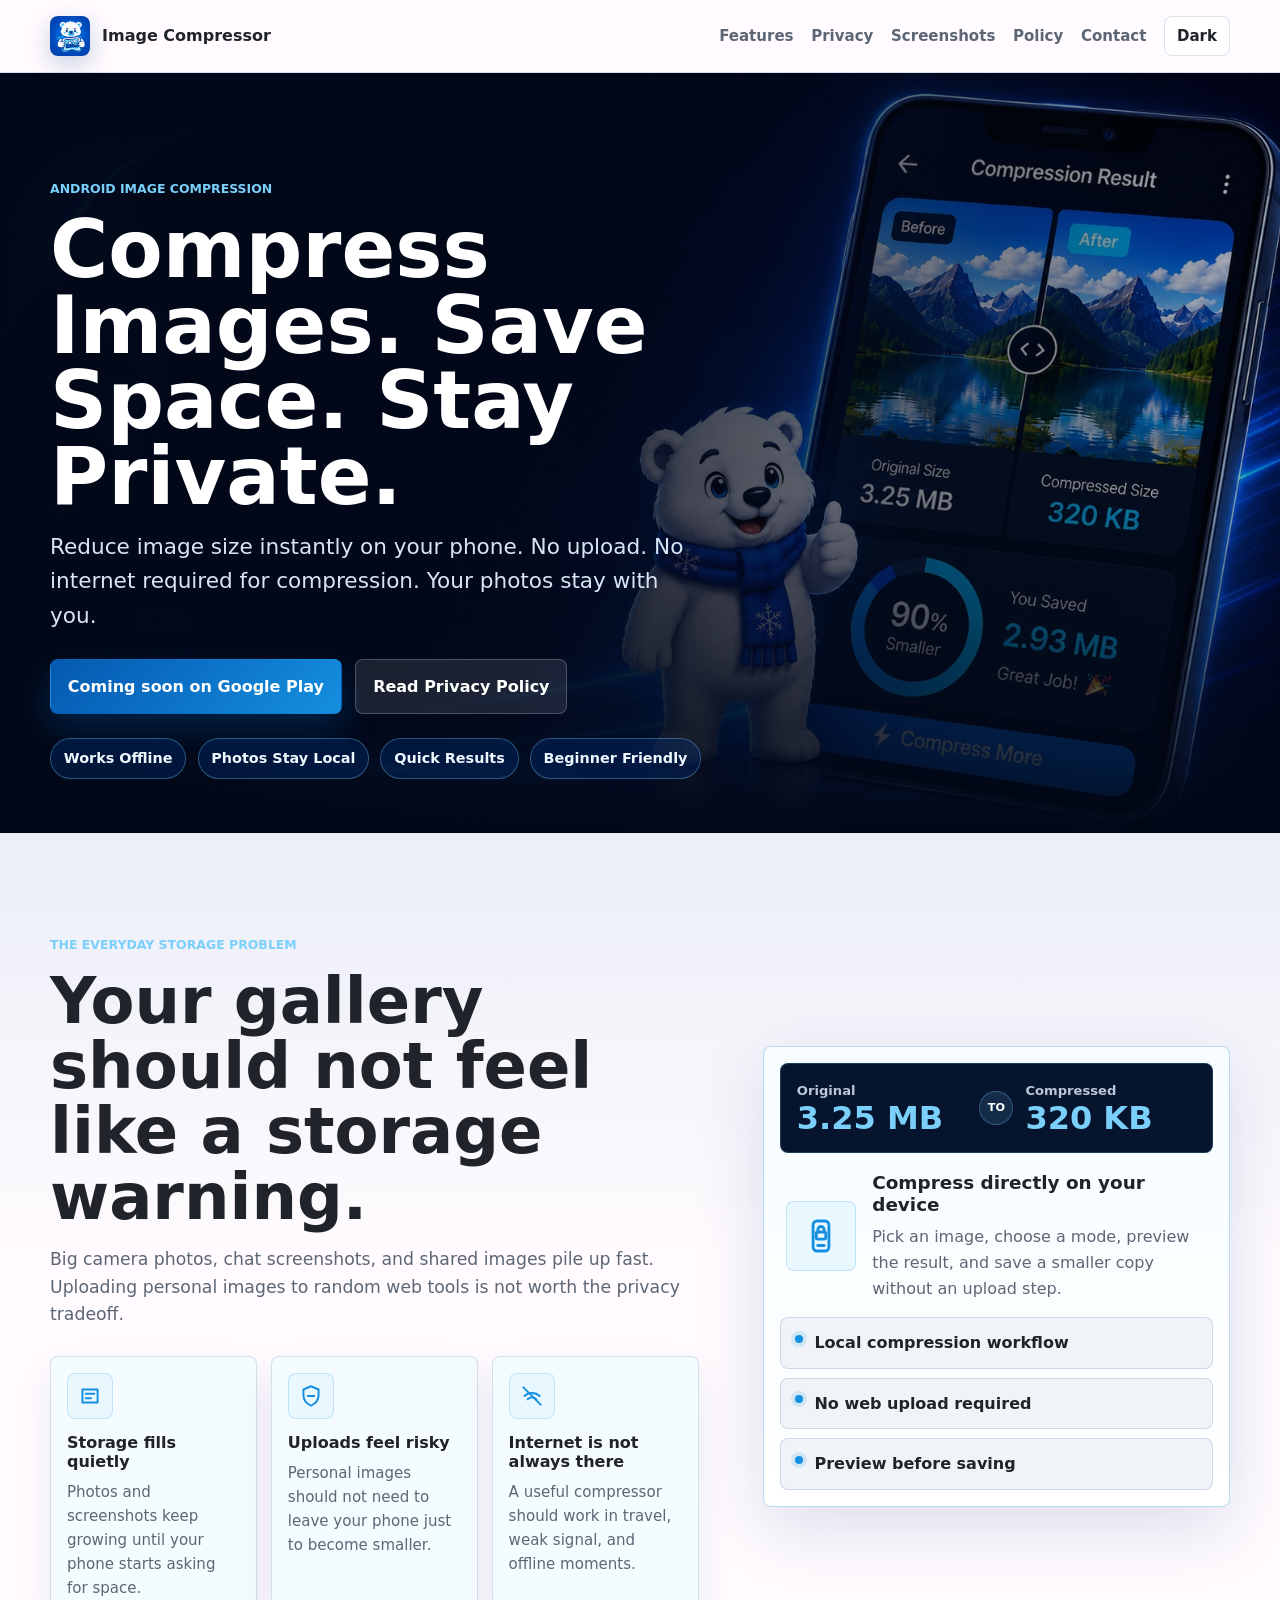
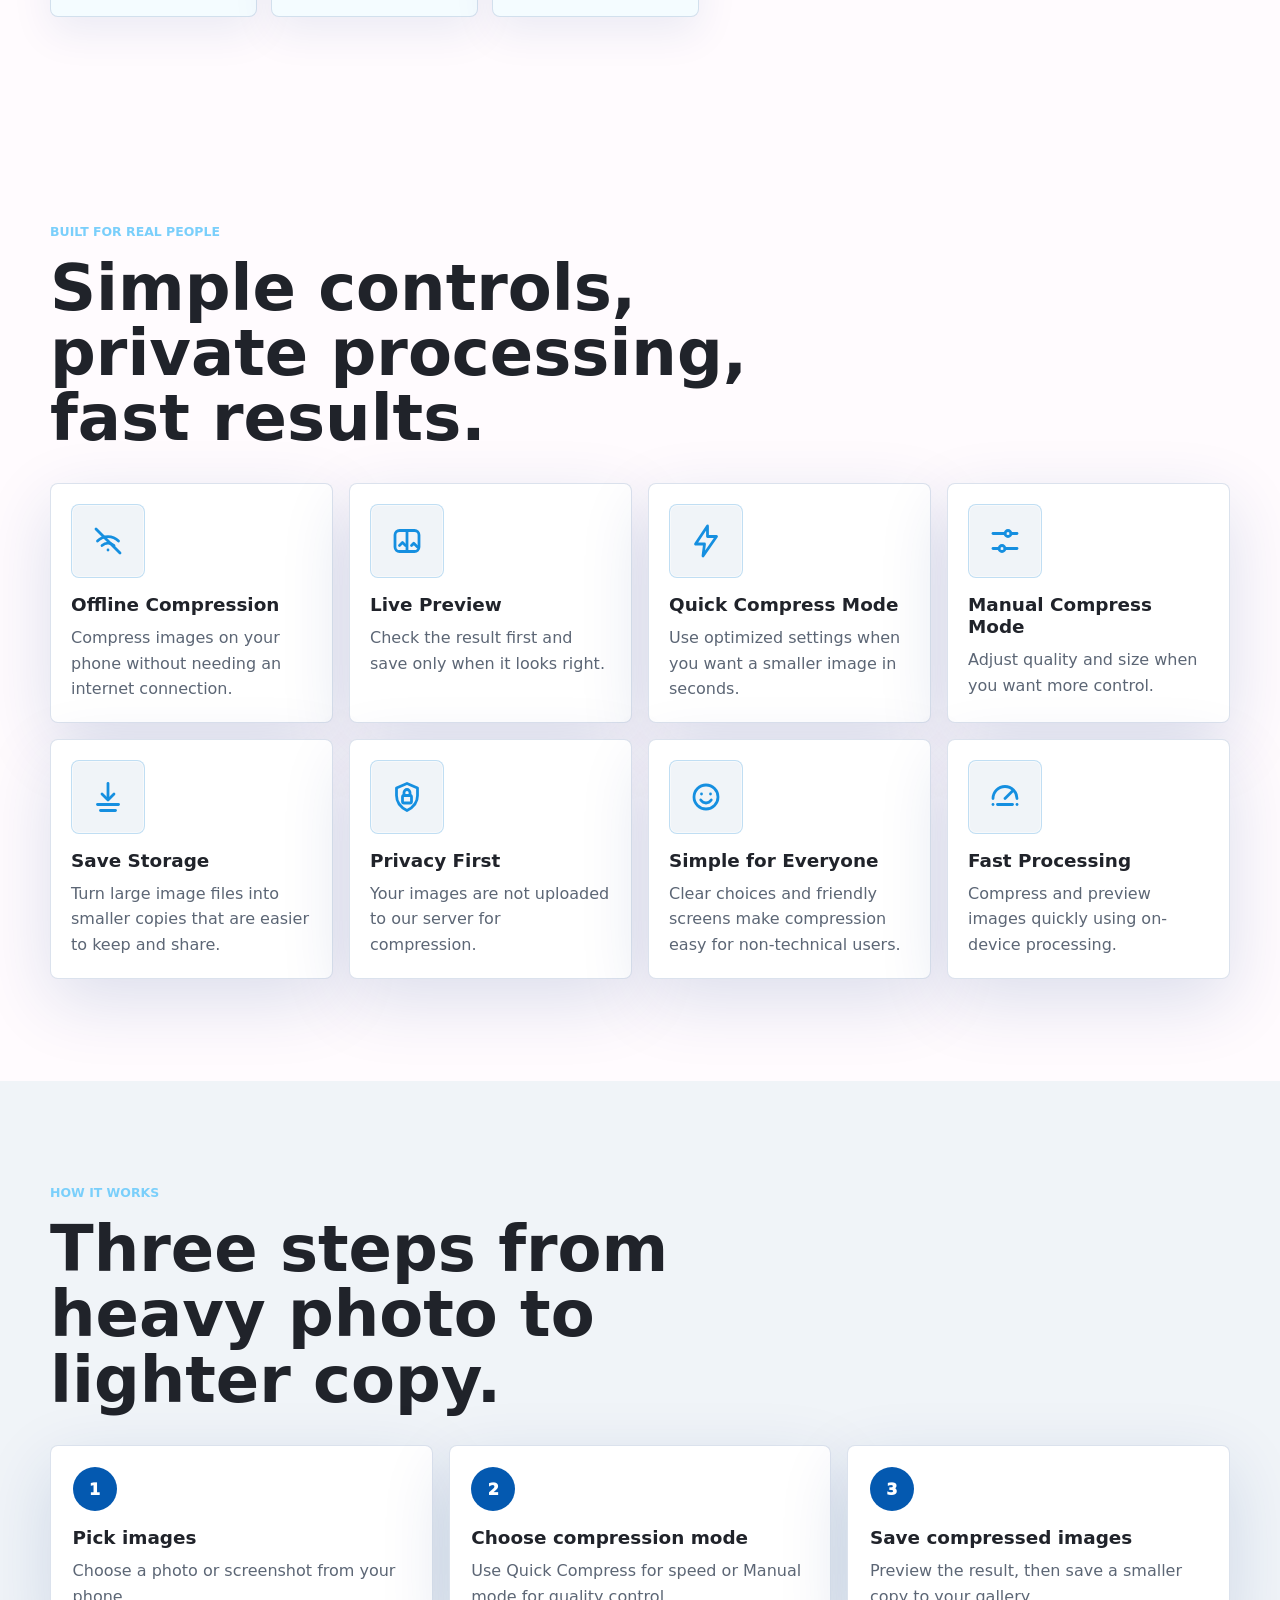
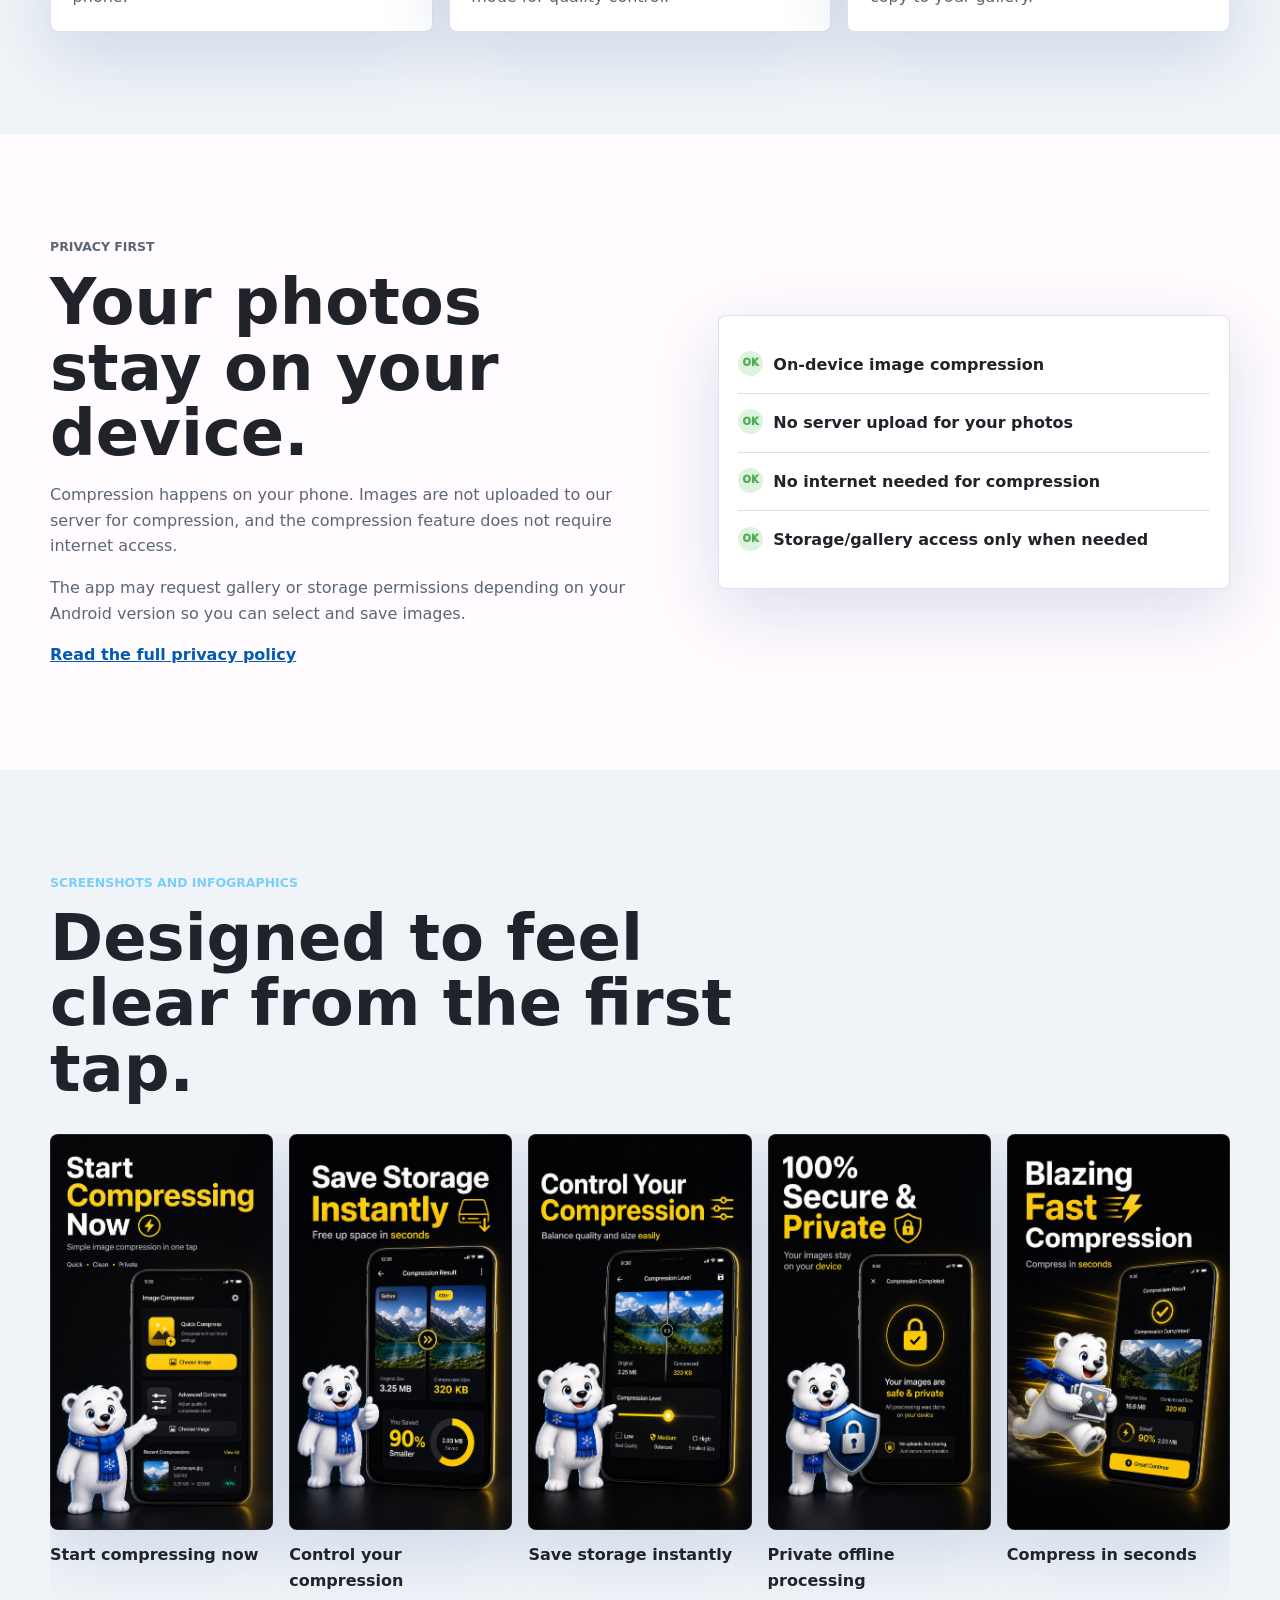
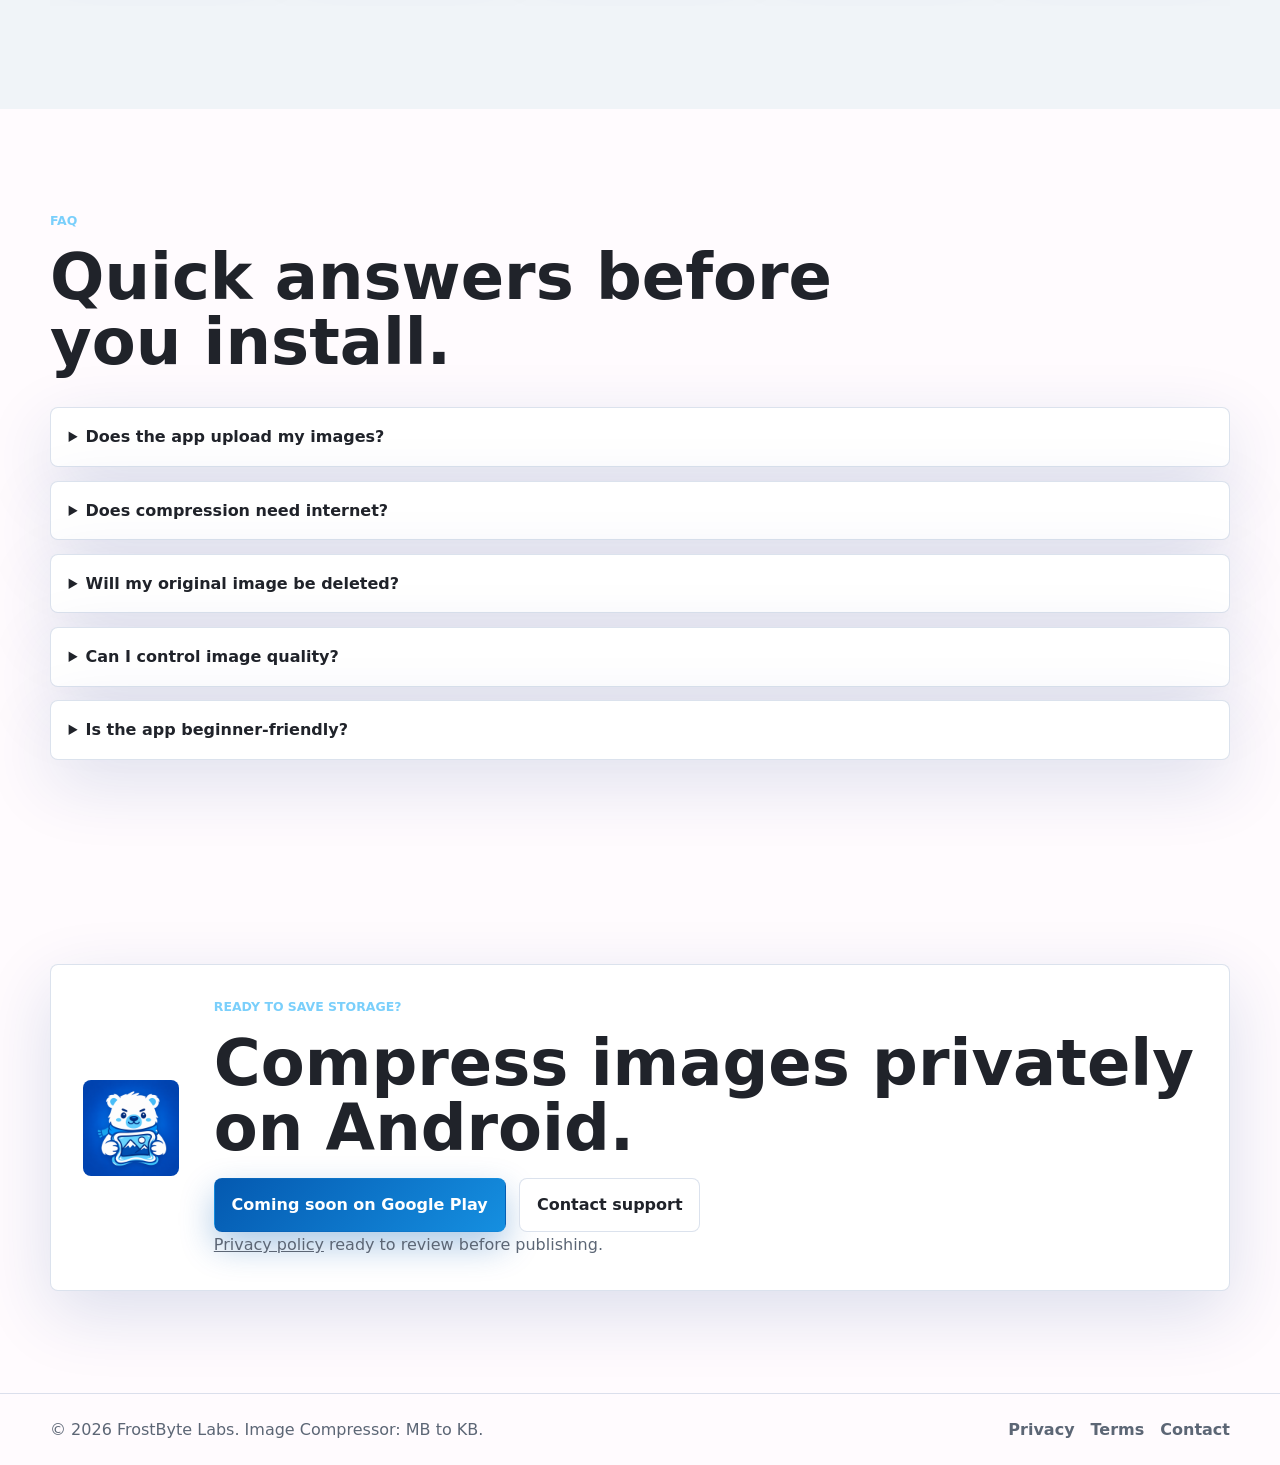
==== index.html @ 33289903 "Initial GitHub Pages website" ====
<!doctype html>
<html lang="en">
  <head>
    <meta charset="utf-8">
    <meta name="viewport" content="width=device-width, initial-scale=1">
    <title>Image Compressor: MB to KB | Offline Private Photo Compression</title>
    <meta name="description" content="Compress images, save storage, and keep photos private with Image Compressor: MB to KB. Offline on-device compression with no image uploads.">
    <meta name="theme-color" content="#0459B0">
    <meta property="og:title" content="Image Compressor: MB to KB">
    <meta property="og:description" content="Compress Images. Save Space. Stay Private. Offline image compression for Android.">
    <meta property="og:type" content="website">
    <meta property="og:image" content="assets/images/brand/feature-graphic.jpg">
    <link rel="icon" href="assets/icons/favicon.webp" type="image/webp">
    <link rel="apple-touch-icon" href="assets/icons/app-icon.png">
    <link rel="stylesheet" href="css/styles.css">
  </head>
  <body>
    <a class="skip-link" href="#main">Skip to content</a>
    <header class="site-header">
      <nav class="nav container" aria-label="Main navigation">
        <a class="brand" href="index.html" aria-label="Image Compressor home">
          <img src="assets/icons/app-icon.png" alt="" width="40" height="40">
          <span>Image Compressor</span>
        </a>
        <button class="nav-toggle" type="button" aria-expanded="false" aria-controls="nav-links">Menu</button>
        <div class="nav-links" id="nav-links">
          <a href="#features">Features</a>
          <a href="#privacy">Privacy</a>
          <a href="#screenshots">Screenshots</a>
          <a href="privacy-policy.html">Policy</a>
          <a href="contact.html">Contact</a>
          <button class="theme-toggle" type="button" aria-label="Toggle dark mode">Dark</button>
        </div>
      </nav>
    </header>

    <main id="main">
      <section class="hero">
        <div class="hero-media" aria-hidden="true">
          <img src="assets/images/brand/website-hero-banner.jpg" alt="" fetchpriority="high">
        </div>
        <div class="hero-overlay"></div>
        <div class="container hero-content">
          <p class="eyebrow">Android image compression</p>
          <h1>Compress Images. Save Space. Stay Private.</h1>
          <p class="hero-copy">Reduce image size instantly on your phone. No upload. No internet required for compression. Your photos stay with you.</p>
          <div class="cta-row">
            <a class="button primary" href="#" aria-label="Coming soon on Google Play">Coming soon on Google Play</a>
            <a class="button secondary" href="privacy-policy.html">Read Privacy Policy</a>
          </div>
          <ul class="trust-list" aria-label="Trust highlights">
            <li>Works Offline</li>
            <li>Photos Stay Local</li>
            <li>Quick Results</li>
            <li>Beginner Friendly</li>
          </ul>
        </div>
      </section>

      <section class="section problem-section">
        <div class="container problem-layout">
          <div class="problem-copy">
            <p class="eyebrow">The everyday storage problem</p>
            <h2>Your gallery should not feel like a storage warning.</h2>
            <p>Big camera photos, chat screenshots, and shared images pile up fast. Uploading personal images to random web tools is not worth the privacy tradeoff.</p>
            <div class="problem-points" aria-label="Common image compression problems">
              <article>
                <span class="mini-icon" aria-hidden="true">
                  <svg viewBox="0 0 24 24">
                    <path d="M5 6h14v12H5z"></path>
                    <path d="M8 10h8"></path>
                    <path d="M8 14h5"></path>
                  </svg>
                </span>
                <div>
                  <h3>Storage fills quietly</h3>
                  <p>Photos and screenshots keep growing until your phone starts asking for space.</p>
                </div>
              </article>
              <article>
                <span class="mini-icon" aria-hidden="true">
                  <svg viewBox="0 0 24 24">
                    <path d="M12 3l7 3v5c0 5-3 8-7 10-4-2-7-5-7-10V6l7-3z"></path>
                    <path d="M9 12h6"></path>
                  </svg>
                </span>
                <div>
                  <h3>Uploads feel risky</h3>
                  <p>Personal images should not need to leave your phone just to become smaller.</p>
                </div>
              </article>
              <article>
                <span class="mini-icon" aria-hidden="true">
                  <svg viewBox="0 0 24 24">
                    <path d="M5 12a10 10 0 0 1 14 0"></path>
                    <path d="M8 15a6 6 0 0 1 8 0"></path>
                    <path d="M4 4l16 16"></path>
                  </svg>
                </span>
                <div>
                  <h3>Internet is not always there</h3>
                  <p>A useful compressor should work in travel, weak signal, and offline moments.</p>
                </div>
              </article>
            </div>
          </div>
          <div class="solution-panel" aria-label="On-device compression solution">
            <div class="result-strip">
              <div>
                <span>Original</span>
                <strong>3.25 MB</strong>
              </div>
              <span class="result-arrow" aria-hidden="true">to</span>
              <div>
                <span>Compressed</span>
                <strong>320 KB</strong>
              </div>
            </div>
            <div class="device-solution">
              <span class="device-icon" aria-hidden="true">
                <svg viewBox="0 0 24 24">
                  <rect x="7" y="2.5" width="10" height="19" rx="2.5"></rect>
                  <path d="M10 18h4"></path>
                  <rect x="9" y="9.5" width="6" height="4.5" rx="1"></rect>
                  <path d="M10 9.5V8a2 2 0 0 1 4 0v1.5"></path>
                </svg>
              </span>
              <div>
                <h3>Compress directly on your device</h3>
                <p>Pick an image, choose a mode, preview the result, and save a smaller copy without an upload step.</p>
              </div>
            </div>
            <ul class="solution-checks">
              <li>Local compression workflow</li>
              <li>No web upload required</li>
              <li>Preview before saving</li>
            </ul>
          </div>
        </div>
      </section>

      <section class="section" id="features">
        <div class="container">
          <div class="section-heading">
            <p class="eyebrow">Built for real people</p>
            <h2>Simple controls, private processing, fast results.</h2>
          </div>
          <div class="feature-grid">
            <article class="feature-card">
              <span class="feature-icon" aria-hidden="true">
                <svg viewBox="0 0 24 24" role="img">
                  <path d="M5 12a10 10 0 0 1 14 0"></path>
                  <path d="M8 15a6 6 0 0 1 8 0"></path>
                  <path d="M12 18h.01"></path>
                  <path d="M4 4l16 16"></path>
                </svg>
              </span>
              <h3>Offline Compression</h3>
              <p>Compress images on your phone without needing an internet connection.</p>
            </article>
            <article class="feature-card">
              <span class="feature-icon" aria-hidden="true">
                <svg viewBox="0 0 24 24" role="img">
                  <rect x="4" y="5" width="16" height="14" rx="3"></rect>
                  <path d="M12 5v14"></path>
                  <path d="M7 15l2-2 2 2"></path>
                  <path d="M15 15l1.5-1.5L19 16"></path>
                </svg>
              </span>
              <h3>Live Preview</h3>
              <p>Check the result first and save only when it looks right.</p>
            </article>
            <article class="feature-card">
              <span class="feature-icon" aria-hidden="true">
                <svg viewBox="0 0 24 24" role="img">
                  <path d="M13 2L5 14h6l-1 8 9-13h-6l0-7z"></path>
                </svg>
              </span>
              <h3>Quick Compress Mode</h3>
              <p>Use optimized settings when you want a smaller image in seconds.</p>
            </article>
            <article class="feature-card">
              <span class="feature-icon" aria-hidden="true">
                <svg viewBox="0 0 24 24" role="img">
                  <path d="M4 7h8"></path>
                  <path d="M16 7h4"></path>
                  <circle cx="14" cy="7" r="2"></circle>
                  <path d="M4 17h4"></path>
                  <path d="M12 17h8"></path>
                  <circle cx="10" cy="17" r="2"></circle>
                </svg>
              </span>
              <h3>Manual Compress Mode</h3>
              <p>Adjust quality and size when you want more control.</p>
            </article>
            <article class="feature-card">
              <span class="feature-icon" aria-hidden="true">
                <svg viewBox="0 0 24 24" role="img">
                  <path d="M12 3v10"></path>
                  <path d="M8 10l4 4 4-4"></path>
                  <path d="M5 17h14"></path>
                  <path d="M7 21h10"></path>
                </svg>
              </span>
              <h3>Save Storage</h3>
              <p>Turn large image files into smaller copies that are easier to keep and share.</p>
            </article>
            <article class="feature-card">
              <span class="feature-icon" aria-hidden="true">
                <svg viewBox="0 0 24 24" role="img">
                  <path d="M12 3l7 3v5c0 5-3 8-7 10-4-2-7-5-7-10V6l7-3z"></path>
                  <rect x="9" y="11" width="6" height="5" rx="1"></rect>
                  <path d="M10 11V9a2 2 0 0 1 4 0v2"></path>
                </svg>
              </span>
              <h3>Privacy First</h3>
              <p>Your images are not uploaded to our server for compression.</p>
            </article>
            <article class="feature-card">
              <span class="feature-icon" aria-hidden="true">
                <svg viewBox="0 0 24 24" role="img">
                  <circle cx="12" cy="12" r="8"></circle>
                  <path d="M9 10h.01"></path>
                  <path d="M15 10h.01"></path>
                  <path d="M8.5 14c1 1.4 2.1 2 3.5 2s2.5-.6 3.5-2"></path>
                </svg>
              </span>
              <h3>Simple for Everyone</h3>
              <p>Clear choices and friendly screens make compression easy for non-technical users.</p>
            </article>
            <article class="feature-card">
              <span class="feature-icon" aria-hidden="true">
                <svg viewBox="0 0 24 24" role="img">
                  <path d="M4 13a8 8 0 1 1 16 0"></path>
                  <path d="M12 13l5-5"></path>
                  <path d="M7 17h10"></path>
                  <path d="M4 17h.01"></path>
                  <path d="M20 17h.01"></path>
                </svg>
              </span>
              <h3>Fast Processing</h3>
              <p>Compress and preview images quickly using on-device processing.</p>
            </article>
          </div>
        </div>
      </section>

      <section class="section steps-section">
        <div class="container">
          <div class="section-heading">
            <p class="eyebrow">How it works</p>
            <h2>Three steps from heavy photo to lighter copy.</h2>
          </div>
          <div class="steps">
            <article>
              <span>1</span>
              <h3>Pick images</h3>
              <p>Choose a photo or screenshot from your phone.</p>
            </article>
            <article>
              <span>2</span>
              <h3>Choose compression mode</h3>
              <p>Use Quick Compress for speed or Manual mode for quality control.</p>
            </article>
            <article>
              <span>3</span>
              <h3>Save compressed images</h3>
              <p>Preview the result, then save a smaller copy to your gallery.</p>
            </article>
          </div>
        </div>
      </section>

      <section class="section privacy-section" id="privacy">
        <div class="container split privacy-split">
          <div>
            <p class="eyebrow">Privacy first</p>
            <h2>Your photos stay on your device.</h2>
            <p>Compression happens on your phone. Images are not uploaded to our server for compression, and the compression feature does not require internet access.</p>
            <p>The app may request gallery or storage permissions depending on your Android version so you can select and save images.</p>
            <a class="text-link" href="privacy-policy.html">Read the full privacy policy</a>
          </div>
          <ul class="privacy-checks">
            <li>On-device image compression</li>
            <li>No server upload for your photos</li>
            <li>No internet needed for compression</li>
            <li>Storage/gallery access only when needed</li>
          </ul>
        </div>
      </section>

      <section class="section gallery-section" id="screenshots">
        <div class="container">
          <div class="section-heading">
            <p class="eyebrow">Screenshots and infographics</p>
            <h2>Designed to feel clear from the first tap.</h2>
          </div>
          <div class="screenshot-rail" aria-label="App screenshots">
            <figure>
              <img src="assets/images/screenshots/phone-start-compressing.jpg" alt="Image Compressor start screen showing quick and advanced compression modes" loading="lazy">
              <figcaption>Start compressing now</figcaption>
            </figure>
            <figure>
              <img src="assets/images/screenshots/phone-control-compression.jpg" alt="Compression level screen with before and after preview" loading="lazy">
              <figcaption>Control your compression</figcaption>
            </figure>
            <figure>
              <img src="assets/images/screenshots/phone-save-storage.jpg" alt="Compression result screen showing storage saved" loading="lazy">
              <figcaption>Save storage instantly</figcaption>
            </figure>
            <figure>
              <img src="assets/images/screenshots/phone-private-processing.jpg" alt="Privacy screen showing images stay on device" loading="lazy">
              <figcaption>Private offline processing</figcaption>
            </figure>
            <figure>
              <img src="assets/images/screenshots/phone-fast-compression.jpg" alt="Compression completed screen showing fast result" loading="lazy">
              <figcaption>Compress in seconds</figcaption>
            </figure>
          </div>
        </div>
      </section>

      <section class="section faq-section">
        <div class="container">
          <div class="section-heading">
            <p class="eyebrow">FAQ</p>
            <h2>Quick answers before you install.</h2>
          </div>
          <div class="faq-list">
            <details>
              <summary>Does the app upload my images?</summary>
              <p>No. Compression happens on your device. Your images are not uploaded to our server for compression.</p>
            </details>
            <details>
              <summary>Does compression need internet?</summary>
              <p>No. Image compression works offline.</p>
            </details>
            <details>
              <summary>Will my original image be deleted?</summary>
              <p>No. The app saves a compressed copy and does not delete the original unless a future option clearly asks and you choose it.</p>
            </details>
            <details>
              <summary>Can I control image quality?</summary>
              <p>Yes. Manual compression mode lets you adjust quality and size settings.</p>
            </details>
            <details>
              <summary>Is the app beginner-friendly?</summary>
              <p>Yes. It is designed for everyone, with clear choices and simple steps.</p>
            </details>
          </div>
        </div>
      </section>

      <section class="final-cta">
        <div class="container final-cta-inner">
          <img src="assets/icons/app-icon.png" alt="Image Compressor app icon" loading="lazy" width="96" height="96">
          <div>
            <p class="eyebrow">Ready to save storage?</p>
            <h2>Compress images privately on Android.</h2>
            <div class="cta-row">
              <a class="button primary" href="#">Coming soon on Google Play</a>
              <a class="button secondary" href="contact.html">Contact support</a>
            </div>
            <p class="small-note"><a href="privacy-policy.html">Privacy policy</a> ready to review before publishing.</p>
          </div>
        </div>
      </section>
    </main>

    <footer class="site-footer">
      <div class="container footer-inner">
        <p>&copy; <span data-year></span> FrostByte Labs. Image Compressor: MB to KB.</p>
        <nav aria-label="Footer navigation">
          <a href="privacy-policy.html">Privacy</a>
          <a href="terms.html">Terms</a>
          <a href="contact.html">Contact</a>
        </nav>
      </div>
    </footer>
    <script src="js/main.js" defer></script>
  </body>
</html>
---- css/styles.css ----
:root {
  color-scheme: light;
  --blue-primary: #0459b0;
  --blue-secondary: #158fe0;
  --blue-tertiary: #56bff4;
  --blue-accent: #7acffb;
  --blue-light: #74d4fa;
  --blue-dark: #03327e;
  --success: #4caf50;
  --error: #e53935;
  --ink: #1c1b1f;
  --text: #20232a;
  --muted: #5c6675;
  --bg: #fffbfe;
  --surface: #ffffff;
  --surface-2: #f0f4f8;
  --line: rgba(3, 50, 126, 0.14);
  --shadow: 0 22px 70px rgba(3, 50, 126, 0.14);
  --radius: 8px;
  --max: 1180px;
  --font: system-ui, -apple-system, BlinkMacSystemFont, "Segoe UI", sans-serif;
}

[data-theme="dark"] {
  color-scheme: dark;
  --text: #fffbfe;
  --muted: #c9d3df;
  --bg: #111217;
  --surface: #1c1b1f;
  --surface-2: #2a2a2e;
  --line: rgba(122, 207, 251, 0.18);
  --shadow: 0 22px 70px rgba(0, 0, 0, 0.32);
}

@media (prefers-color-scheme: dark) {
  :root:not([data-theme="light"]) {
    color-scheme: dark;
    --text: #fffbfe;
    --muted: #c9d3df;
    --bg: #111217;
    --surface: #1c1b1f;
    --surface-2: #2a2a2e;
    --line: rgba(122, 207, 251, 0.18);
    --shadow: 0 22px 70px rgba(0, 0, 0, 0.32);
  }
}

* {
  box-sizing: border-box;
}

html {
  scroll-behavior: smooth;
}

body {
  margin: 0;
  font-family: var(--font);
  background: var(--bg);
  color: var(--text);
  line-height: 1.6;
  text-rendering: optimizeLegibility;
}

img {
  display: block;
  max-width: 100%;
  height: auto;
}

a {
  color: inherit;
}

.skip-link {
  position: absolute;
  left: 1rem;
  top: -5rem;
  z-index: 100;
  background: var(--surface);
  color: var(--text);
  padding: 0.75rem 1rem;
  border-radius: var(--radius);
  border: 1px solid var(--line);
}

.skip-link:focus {
  top: 1rem;
}

.container {
  width: min(100% - 2rem, var(--max));
  margin-inline: auto;
}

.narrow {
  width: min(100% - 2rem, 820px);
}

.site-header {
  position: sticky;
  top: 0;
  z-index: 50;
  background: rgba(255, 251, 254, 0.82);
  border-bottom: 1px solid var(--line);
  backdrop-filter: blur(18px);
}

[data-theme="dark"] .site-header,
:root:not([data-theme="light"]) .site-header {
  background: color-mix(in srgb, var(--bg) 82%, transparent);
}

.nav {
  min-height: 72px;
  display: flex;
  align-items: center;
  justify-content: space-between;
  gap: 1rem;
}

.brand {
  display: inline-flex;
  align-items: center;
  gap: 0.75rem;
  font-weight: 800;
  text-decoration: none;
}

.brand img {
  border-radius: 8px;
  box-shadow: 0 8px 24px rgba(3, 50, 126, 0.22);
}

.nav-links {
  display: flex;
  align-items: center;
  gap: 1.1rem;
  color: var(--muted);
  font-weight: 700;
  font-size: 0.94rem;
}

.nav-links a {
  text-decoration: none;
}

.nav-links a:hover,
.text-link:hover {
  color: var(--blue-secondary);
}

.nav-toggle,
.theme-toggle {
  border: 1px solid var(--line);
  background: var(--surface);
  color: var(--text);
  min-height: 40px;
  border-radius: var(--radius);
  padding: 0.45rem 0.75rem;
  font: inherit;
  font-weight: 800;
  cursor: pointer;
}

.nav-toggle {
  display: none;
}

.hero {
  position: relative;
  min-height: min(760px, calc(100svh - 100px));
  overflow: hidden;
  display: grid;
  align-items: end;
  background: #020817;
}

.hero-media {
  position: absolute;
  inset: 0;
}

.hero-media img {
  position: absolute;
  inset-block: 0;
  inset-inline: 0;
  width: 100%;
  height: 100%;
  object-fit: cover;
  object-position: center;
  opacity: 1;
}

.hero-overlay {
  position: absolute;
  inset: 0;
  background:
    linear-gradient(90deg, rgba(2, 8, 23, 0.98) 0%, rgba(2, 8, 23, 0.78) 48%, rgba(2, 8, 23, 0.22) 100%),
    linear-gradient(0deg, rgba(2, 8, 23, 0.9) 0%, rgba(2, 8, 23, 0.06) 44%, rgba(2, 8, 23, 0.1) 100%);
}

.hero-content {
  position: relative;
  z-index: 1;
  padding-block: clamp(3.5rem, 8vh, 6rem) clamp(2.6rem, 6vh, 4rem);
  color: white;
}

.eyebrow {
  margin: 0 0 0.85rem;
  color: var(--blue-accent);
  font-weight: 900;
  text-transform: uppercase;
  font-size: 0.78rem;
}

h1,
h2,
h3,
p {
  margin-top: 0;
}

h1 {
  max-width: 760px;
  margin-bottom: 1rem;
  font-size: clamp(2.8rem, 6.2vw, 5rem);
  line-height: 0.95;
  letter-spacing: 0;
}

h2 {
  font-size: clamp(2rem, 5vw, 4rem);
  line-height: 1.02;
  letter-spacing: 0;
  margin-bottom: 1rem;
}

h3 {
  font-size: 1.15rem;
  line-height: 1.2;
  margin-bottom: 0.55rem;
}

.hero-copy {
  max-width: 650px;
  color: #d9e5f5;
  font-size: clamp(1.08rem, 2vw, 1.35rem);
  margin-bottom: 1.6rem;
}

.cta-row {
  display: flex;
  flex-wrap: wrap;
  gap: 0.85rem;
  align-items: center;
}

.button {
  display: inline-flex;
  align-items: center;
  justify-content: center;
  min-height: 48px;
  border-radius: var(--radius);
  padding: 0.85rem 1.05rem;
  font-weight: 900;
  text-decoration: none;
  border: 1px solid transparent;
}

.button.primary {
  color: white;
  background: linear-gradient(135deg, var(--blue-primary), var(--blue-secondary));
  box-shadow: 0 14px 34px rgba(4, 89, 176, 0.32);
}

.button.secondary {
  color: var(--text);
  background: var(--surface);
  border-color: var(--line);
}

.hero .button.secondary {
  color: white;
  background: rgba(255, 255, 255, 0.1);
  border-color: rgba(255, 255, 255, 0.22);
}

.trust-list {
  display: flex;
  flex-wrap: wrap;
  gap: 0.7rem;
  list-style: none;
  padding: 0;
  margin: 1.5rem 0 0;
}

.trust-list li {
  border: 1px solid rgba(122, 207, 251, 0.34);
  background: rgba(3, 50, 126, 0.34);
  color: #edf8ff;
  border-radius: 999px;
  padding: 0.5rem 0.8rem;
  font-weight: 800;
  font-size: 0.9rem;
}

.section {
  padding-block: clamp(4rem, 8vw, 7.5rem);
}

.section-heading {
  max-width: 790px;
  margin-bottom: 2rem;
}

.section-heading p:not(.eyebrow),
.split p,
.policy-content p,
.policy-content li {
  color: var(--muted);
}

.problem-section {
  position: relative;
  overflow: hidden;
  background:
    linear-gradient(180deg, color-mix(in srgb, var(--blue-primary) 8%, transparent), transparent 48%),
    var(--bg);
}

.problem-layout {
  display: grid;
  grid-template-columns: minmax(0, 1fr) minmax(340px, 0.72fr);
  gap: clamp(2rem, 5vw, 4rem);
  align-items: center;
}

.problem-copy > p:not(.eyebrow) {
  max-width: 700px;
  color: var(--muted);
  font-size: 1.08rem;
}

.problem-points {
  display: grid;
  grid-template-columns: repeat(3, minmax(0, 1fr));
  gap: 0.85rem;
  margin-top: 1.7rem;
}

.problem-points article {
  min-height: 210px;
  padding: 1rem;
  background: color-mix(in srgb, var(--surface) 92%, var(--blue-light));
  border: 1px solid var(--line);
  border-radius: var(--radius);
  box-shadow: 0 16px 42px rgba(3, 50, 126, 0.08);
}

.mini-icon,
.device-icon {
  display: grid;
  place-items: center;
  color: var(--blue-secondary);
  background: color-mix(in srgb, var(--blue-light) 16%, var(--surface));
  border: 1px solid color-mix(in srgb, var(--blue-secondary) 20%, transparent);
}

.mini-icon {
  width: 46px;
  height: 46px;
  border-radius: var(--radius);
  margin-bottom: 0.85rem;
}

.mini-icon svg,
.device-icon svg {
  width: 26px;
  height: 26px;
  fill: none;
  stroke: currentColor;
  stroke-width: 1.8;
  stroke-linecap: round;
  stroke-linejoin: round;
}

.problem-points h3 {
  font-size: 1rem;
}

.problem-points p {
  color: var(--muted);
  margin-bottom: 0;
  font-size: 0.94rem;
}

.solution-panel {
  position: relative;
  padding: 1rem;
  background: linear-gradient(180deg, color-mix(in srgb, var(--surface) 94%, var(--blue-light)), var(--surface));
  border: 1px solid var(--line);
  border-radius: var(--radius);
  box-shadow: var(--shadow);
}

.solution-panel::before {
  content: "";
  position: absolute;
  inset: -1px;
  pointer-events: none;
  border-radius: var(--radius);
  border: 1px solid color-mix(in srgb, var(--blue-accent) 34%, transparent);
}

.result-strip {
  display: grid;
  grid-template-columns: 1fr auto 1fr;
  gap: 0.75rem;
  align-items: center;
  padding: 1rem;
  background: #06142d;
  color: white;
  border-radius: var(--radius);
  border: 1px solid rgba(122, 207, 251, 0.2);
}

.result-strip span {
  display: block;
  color: #b9c7d8;
  font-size: 0.82rem;
  font-weight: 750;
}

.result-strip strong {
  display: block;
  color: var(--blue-accent);
  font-size: clamp(1.4rem, 3vw, 2rem);
  line-height: 1.1;
}

.result-arrow {
  width: 34px;
  height: 34px;
  display: grid !important;
  place-items: center;
  border-radius: 50%;
  background: rgba(122, 207, 251, 0.13);
  border: 1px solid rgba(122, 207, 251, 0.28);
  color: white !important;
  font-size: 0.7rem !important;
  text-transform: uppercase;
}

.device-solution {
  display: grid;
  grid-template-columns: 70px 1fr;
  gap: 1rem;
  align-items: center;
  padding: 1.15rem 0.4rem 1rem;
}

.device-icon {
  width: 70px;
  height: 70px;
  border-radius: var(--radius);
}

.device-icon svg {
  width: 38px;
  height: 38px;
}

.device-solution p {
  color: var(--muted);
  margin-bottom: 0;
}

.solution-checks {
  display: grid;
  gap: 0.55rem;
  list-style: none;
  padding: 0;
  margin: 0;
}

.solution-checks li {
  position: relative;
  padding: 0.75rem 0.85rem 0.75rem 2.1rem;
  color: var(--text);
  font-weight: 820;
  background: var(--surface-2);
  border-radius: var(--radius);
  border: 1px solid var(--line);
}

.solution-checks li::before {
  content: "";
  position: absolute;
  left: 0.9rem;
  top: 1.05rem;
  width: 0.5rem;
  height: 0.5rem;
  border-radius: 50%;
  background: var(--blue-secondary);
  box-shadow: 0 0 0 4px color-mix(in srgb, var(--blue-secondary) 14%, transparent);
}

.split {
  display: grid;
  grid-template-columns: minmax(0, 1fr) minmax(320px, 0.85fr);
  gap: clamp(2rem, 5vw, 4rem);
  align-items: center;
}

.proof-panel,
.feature-card,
.steps article,
.faq-list details,
.privacy-checks,
.final-cta-inner {
  background: var(--surface);
  border: 1px solid var(--line);
  border-radius: var(--radius);
  box-shadow: var(--shadow);
}

.proof-panel {
  padding: 1.2rem;
  display: grid;
  grid-template-columns: 136px 1fr;
  gap: 1rem;
  align-items: center;
}

.proof-panel img {
  border-radius: var(--radius);
}

.feature-grid {
  display: grid;
  grid-template-columns: repeat(4, minmax(0, 1fr));
  gap: 1rem;
}

.feature-card {
  min-height: 220px;
  padding: 1.25rem;
}

.feature-card img,
.feature-icon {
  width: 74px;
  height: 74px;
  margin-bottom: 1rem;
  border-radius: var(--radius);
}

.feature-icon {
  display: grid;
  place-items: center;
  background: var(--surface-2);
  color: var(--blue-secondary);
  border: 1px solid color-mix(in srgb, var(--blue-secondary) 22%, transparent);
  box-shadow: inset 0 0 0 1px color-mix(in srgb, white 42%, transparent);
}

.feature-icon svg {
  width: 36px;
  height: 36px;
  fill: none;
  stroke: currentColor;
  stroke-width: 1.85;
  stroke-linecap: round;
  stroke-linejoin: round;
}

.feature-card p,
.steps p,
.faq-list p,
.small-note {
  color: var(--muted);
  margin-bottom: 0;
}

.steps-section,
.gallery-section {
  background: var(--surface-2);
}

.steps {
  display: grid;
  grid-template-columns: repeat(3, minmax(0, 1fr));
  gap: 1rem;
}

.steps article {
  padding: 1.35rem;
}

.steps span {
  width: 44px;
  height: 44px;
  display: grid;
  place-items: center;
  border-radius: 50%;
  margin-bottom: 1rem;
  background: var(--blue-primary);
  color: white;
  font-weight: 950;
}

.privacy-split {
  grid-template-columns: minmax(0, 0.92fr) minmax(320px, 0.78fr);
}

.text-link {
  color: var(--blue-primary);
  font-weight: 900;
}

.privacy-checks {
  list-style: none;
  padding: 1.2rem;
  margin: 0;
}

.privacy-checks li {
  position: relative;
  padding: 1rem 0 1rem 2.2rem;
  border-bottom: 1px solid var(--line);
  font-weight: 850;
}

.privacy-checks li:last-child {
  border-bottom: 0;
}

.privacy-checks li::before {
  content: "OK";
  position: absolute;
  left: 0;
  top: 0.95rem;
  width: 1.55rem;
  height: 1.55rem;
  display: grid;
  place-items: center;
  border-radius: 50%;
  background: color-mix(in srgb, var(--success) 18%, transparent);
  color: var(--success);
  font-weight: 950;
  font-size: 0.62rem;
}

.screenshot-rail {
  display: grid;
  grid-template-columns: repeat(5, minmax(210px, 1fr));
  gap: 1rem;
  overflow-x: auto;
  padding-bottom: 0.8rem;
  scroll-snap-type: x mandatory;
}

.screenshot-rail figure {
  margin: 0;
  scroll-snap-align: start;
}

.screenshot-rail img {
  width: 100%;
  aspect-ratio: 941 / 1672;
  object-fit: contain;
  background: #040404;
  border-radius: var(--radius);
  border: 1px solid rgba(255, 255, 255, 0.12);
  box-shadow: var(--shadow);
}

.screenshot-rail figcaption {
  margin-top: 0.75rem;
  font-weight: 850;
}

.faq-list {
  display: grid;
  gap: 0.85rem;
}

.faq-list details {
  padding: 1rem 1.1rem;
}

.faq-list summary {
  cursor: pointer;
  font-weight: 900;
}

.faq-list p {
  padding-top: 0.75rem;
}

.final-cta {
  padding-block: clamp(4rem, 8vw, 7rem);
}

.final-cta-inner {
  display: grid;
  grid-template-columns: 110px minmax(0, 1fr);
  gap: 1.3rem;
  align-items: center;
  padding: clamp(1.3rem, 4vw, 2rem);
}

.final-cta img {
  border-radius: 8px;
}

.site-footer {
  border-top: 1px solid var(--line);
  padding-block: 1.4rem;
  color: var(--muted);
}

.footer-inner {
  display: flex;
  justify-content: space-between;
  gap: 1rem;
  align-items: center;
}

.footer-inner p {
  margin: 0;
}

.footer-inner nav {
  display: flex;
  gap: 1rem;
  font-weight: 800;
}

.footer-inner a {
  text-decoration: none;
}

.document-page {
  min-height: 72vh;
}

.doc-hero {
  padding-block: clamp(4rem, 8vw, 7rem) 3rem;
  background:
    radial-gradient(circle at 20% 10%, color-mix(in srgb, var(--blue-accent) 28%, transparent), transparent 35%),
    var(--surface-2);
}

.doc-hero h1 {
  color: var(--text);
  font-size: clamp(2.8rem, 8vw, 5.4rem);
}

.doc-hero p:not(.eyebrow) {
  color: var(--muted);
  max-width: 720px;
}

.policy-content {
  padding-block: 2.5rem 5rem;
}

.policy-content h2 {
  font-size: clamp(1.45rem, 3vw, 2rem);
  margin-top: 2.2rem;
}

.policy-content ul {
  color: var(--muted);
}

.support-grid {
  display: grid;
  grid-template-columns: repeat(3, minmax(0, 1fr));
  gap: 1rem;
  padding-block: 2.5rem 5rem;
}

.support-grid .section-heading {
  grid-column: 1 / -1;
}

.not-found {
  min-height: 100svh;
  display: grid;
  place-items: center;
  background:
    radial-gradient(circle at 50% 0%, color-mix(in srgb, var(--blue-accent) 22%, transparent), transparent 34%),
    var(--bg);
}

.not-found-inner {
  text-align: center;
  max-width: 680px;
}

.not-found-inner img {
  margin-inline: auto;
  border-radius: 8px;
}

.not-found h1 {
  font-size: clamp(2.2rem, 6vw, 4.5rem);
  color: var(--text);
}

.not-found p:not(.eyebrow) {
  color: var(--muted);
}

@media (max-width: 980px) {
  .feature-grid {
    grid-template-columns: repeat(2, minmax(0, 1fr));
  }

  .split,
  .privacy-split,
  .problem-layout,
  .support-grid {
    grid-template-columns: 1fr;
  }

  .problem-points {
    grid-template-columns: repeat(3, minmax(0, 1fr));
  }
}

@media (max-width: 760px) {
  .nav-toggle {
    display: inline-flex;
    align-items: center;
  }

  .nav-links {
    position: absolute;
    inset: 72px 1rem auto 1rem;
    display: none;
    flex-direction: column;
    align-items: stretch;
    gap: 0.2rem;
    padding: 0.8rem;
    background: var(--surface);
    border: 1px solid var(--line);
    border-radius: var(--radius);
    box-shadow: var(--shadow);
  }

  .nav-links.is-open {
    display: flex;
  }

  .nav-links a,
  .theme-toggle {
    padding: 0.75rem;
  }

  .hero {
    min-height: 720px;
    align-items: end;
  }

  .hero-media img {
    width: 100%;
    opacity: 1;
    object-position: 62% center;
  }

  .hero-overlay {
    background:
      linear-gradient(0deg, rgba(2, 8, 23, 0.98) 0%, rgba(2, 8, 23, 0.74) 52%, rgba(2, 8, 23, 0.14) 100%);
  }

  .hero-content {
    padding-top: 9rem;
  }

  .proof-panel,
  .final-cta-inner {
    grid-template-columns: 1fr;
  }

  .proof-panel img {
    width: 150px;
  }

  .steps,
  .feature-grid,
  .problem-points {
    grid-template-columns: 1fr;
  }

  .problem-points article {
    min-height: auto;
  }

  .device-solution {
    grid-template-columns: 1fr;
  }

  .footer-inner {
    align-items: flex-start;
    flex-direction: column;
  }
}

@media (max-width: 480px) {
  .container {
    width: min(100% - 1.2rem, var(--max));
  }

  .hero {
    min-height: 680px;
  }

  .button {
    width: 100%;
  }

  .trust-list li {
    width: calc(50% - 0.35rem);
    text-align: center;
  }

  .screenshot-rail {
    grid-template-columns: repeat(5, minmax(76vw, 1fr));
  }
}

@media (prefers-reduced-motion: reduce) {
  html {
    scroll-behavior: auto;
  }

  *,
  *::before,
  *::after {
    transition-duration: 0.01ms !important;
    animation-duration: 0.01ms !important;
    animation-iteration-count: 1 !important;
  }
}
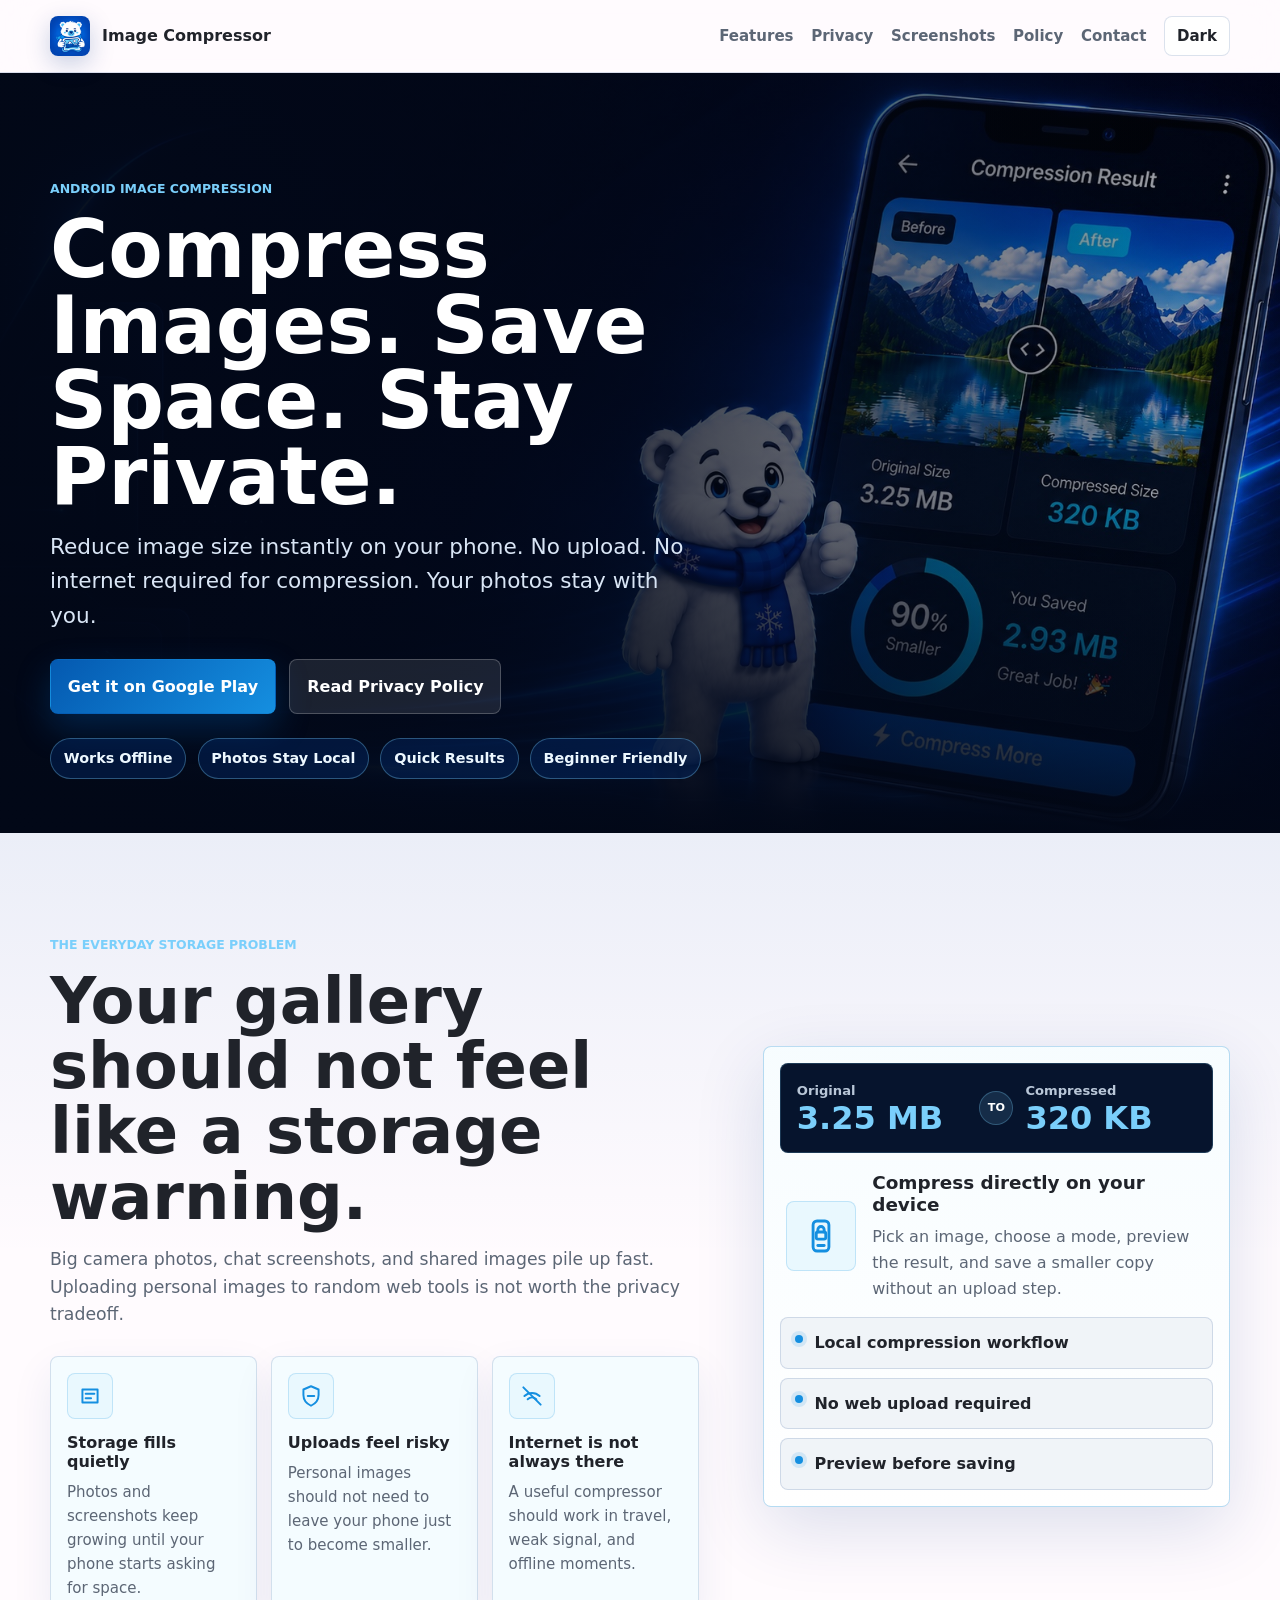
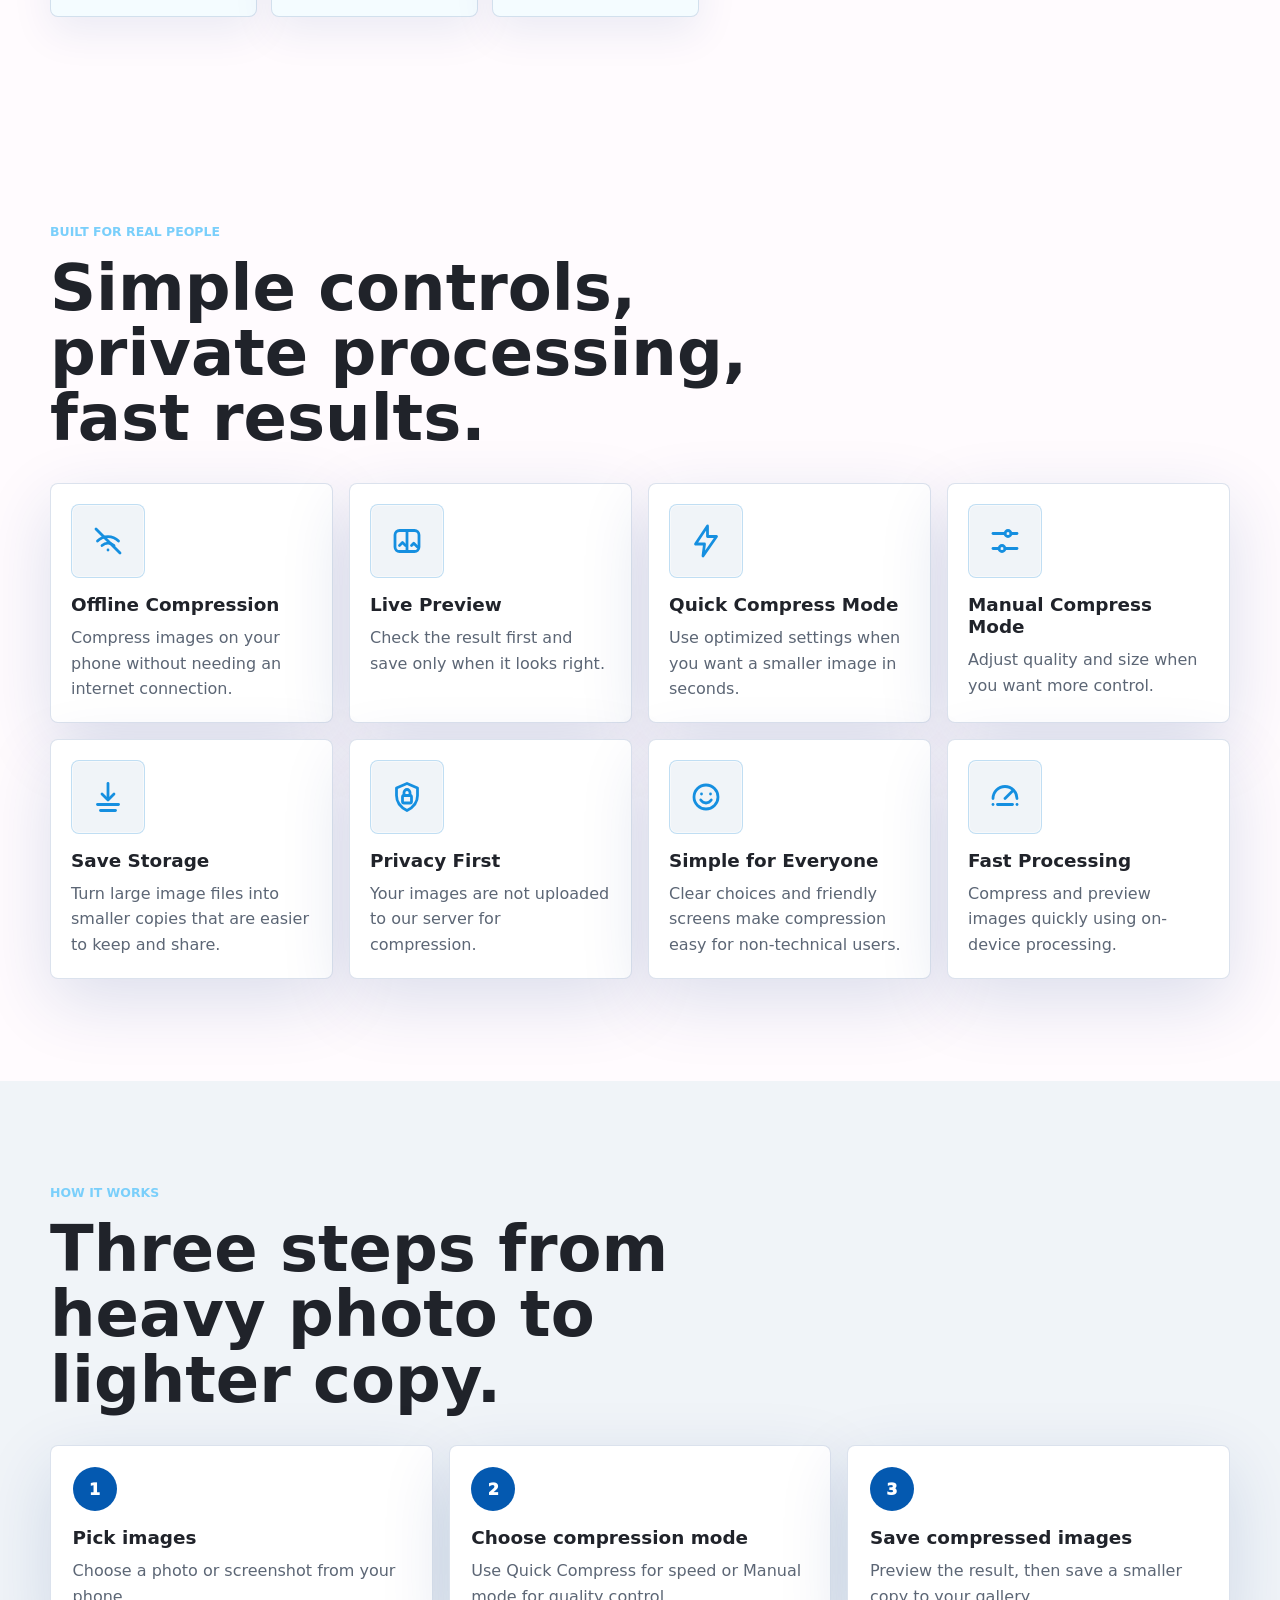
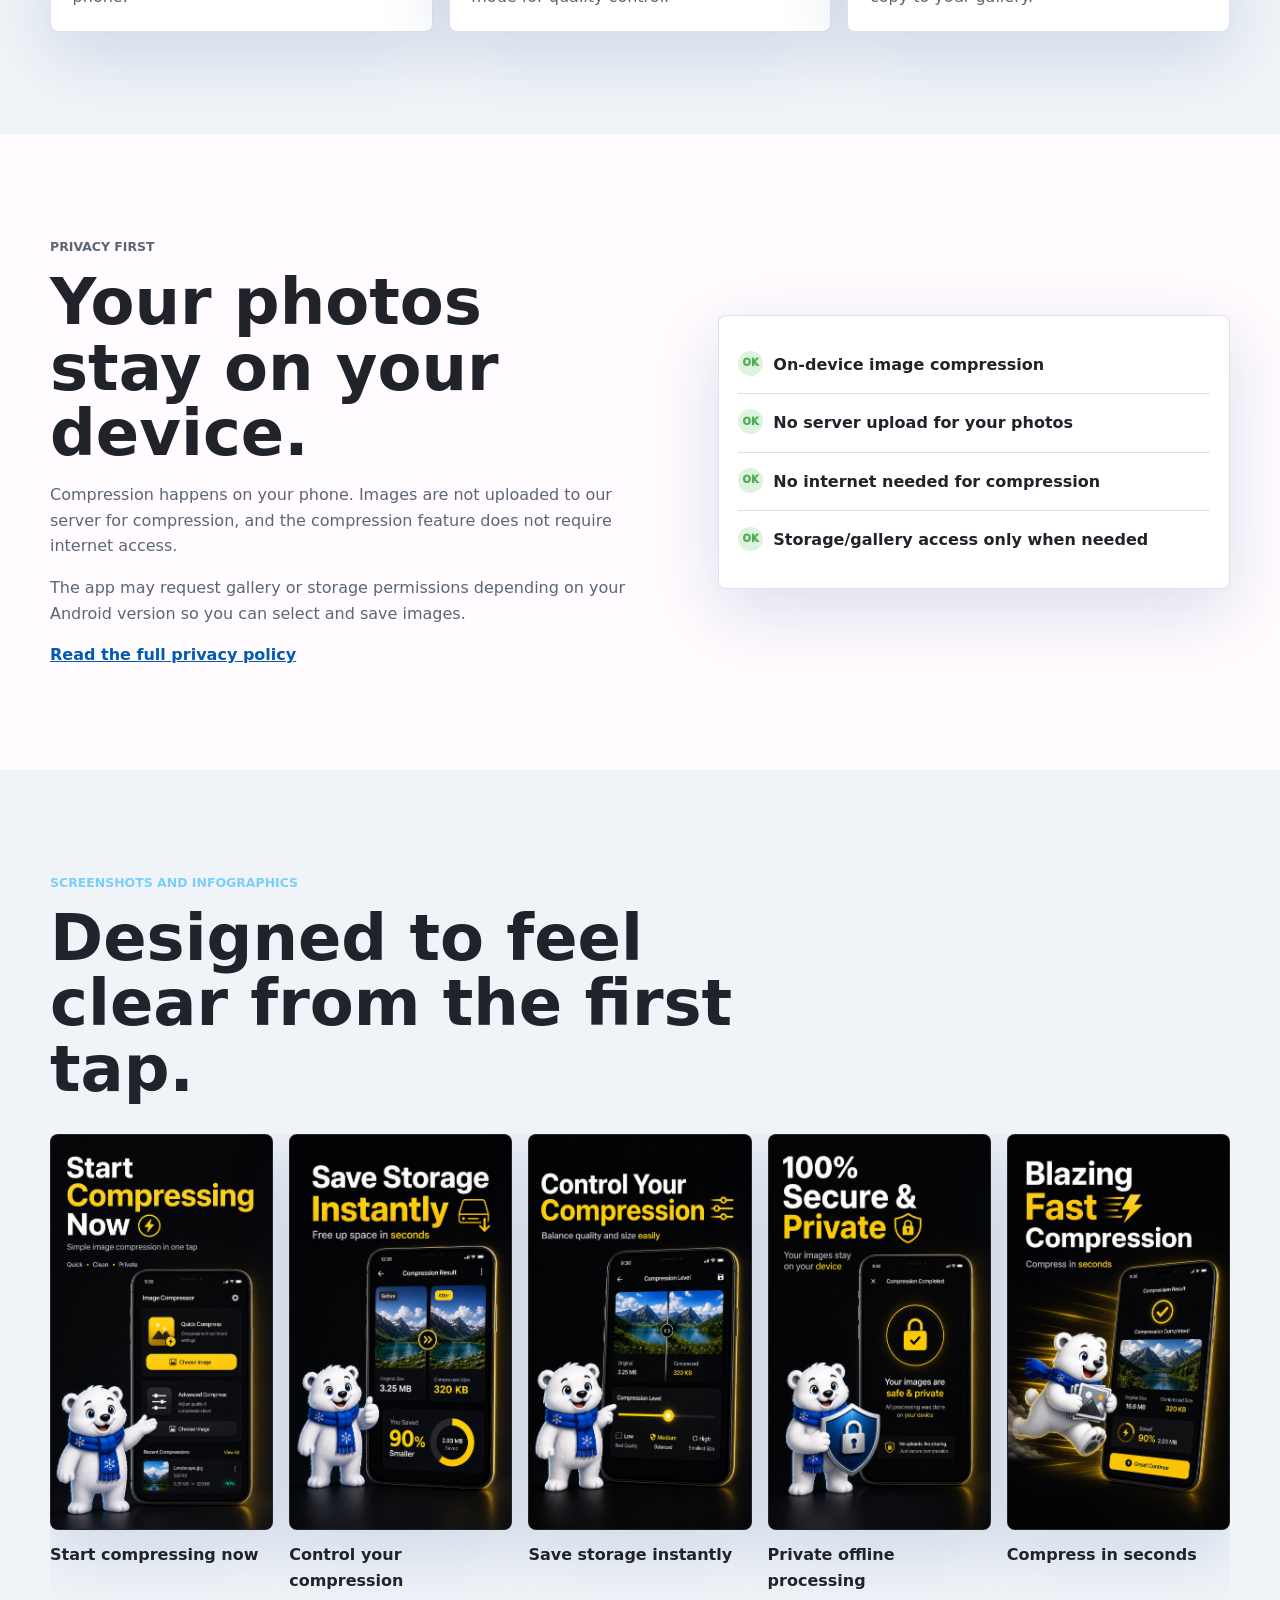
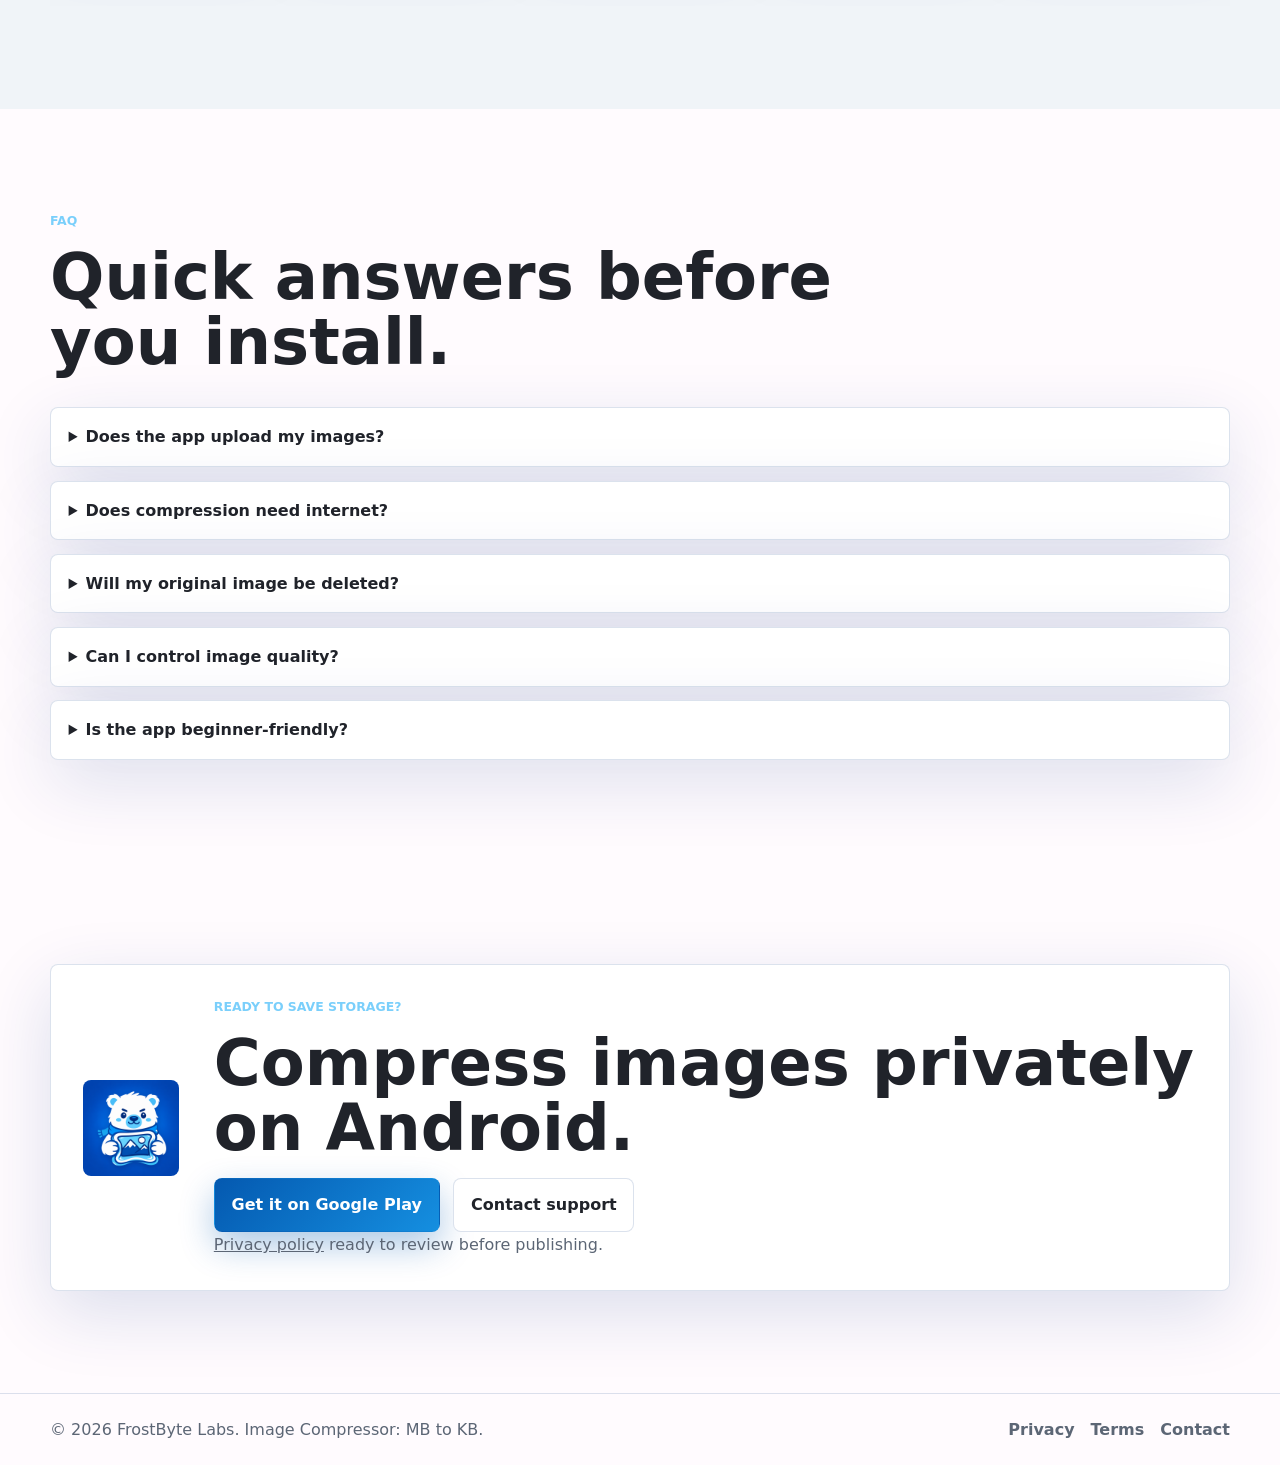
==== commit 083ea816: "Update Google Play CTAs" ====
--- a/index.html
+++ b/index.html
@@ -45,7 +45,7 @@
           <h1>Compress Images. Save Space. Stay Private.</h1>
           <p class="hero-copy">Reduce image size instantly on your phone. No upload. No internet required for compression. Your photos stay with you.</p>
           <div class="cta-row">
-            <a class="button primary" href="#" aria-label="Coming soon on Google Play">Coming soon on Google Play</a>
+            <a class="button primary" href="https://play.google.com/store/apps/details?id=com.frostbyte.imagecompressor" rel="noopener" aria-label="Get Image Compressor on Google Play">Get it on Google Play</a>
             <a class="button secondary" href="privacy-policy.html">Read Privacy Policy</a>
           </div>
           <ul class="trust-list" aria-label="Trust highlights">
@@ -358,7 +358,7 @@
             <p class="eyebrow">Ready to save storage?</p>
             <h2>Compress images privately on Android.</h2>
             <div class="cta-row">
-              <a class="button primary" href="#">Coming soon on Google Play</a>
+              <a class="button primary" href="https://play.google.com/store/apps/details?id=com.frostbyte.imagecompressor" rel="noopener">Get it on Google Play</a>
               <a class="button secondary" href="contact.html">Contact support</a>
             </div>
             <p class="small-note"><a href="privacy-policy.html">Privacy policy</a> ready to review before publishing.</p>
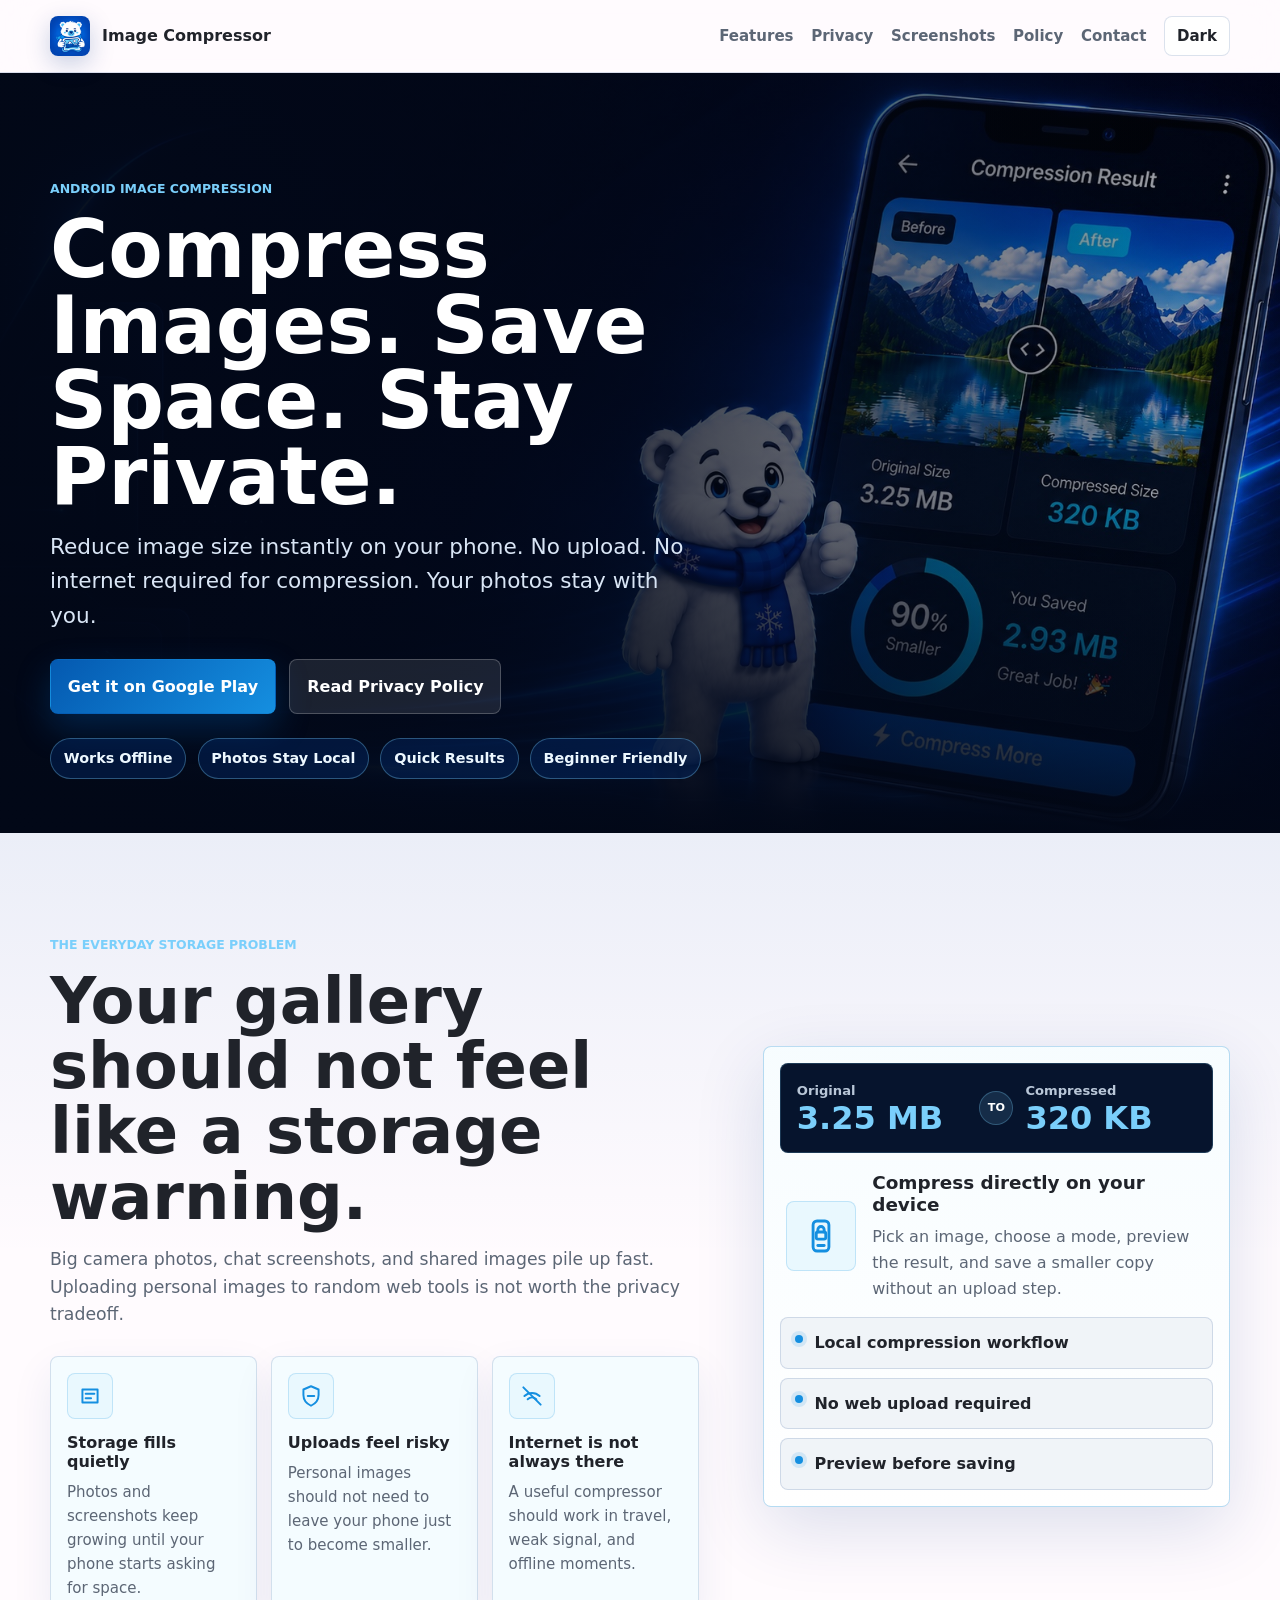
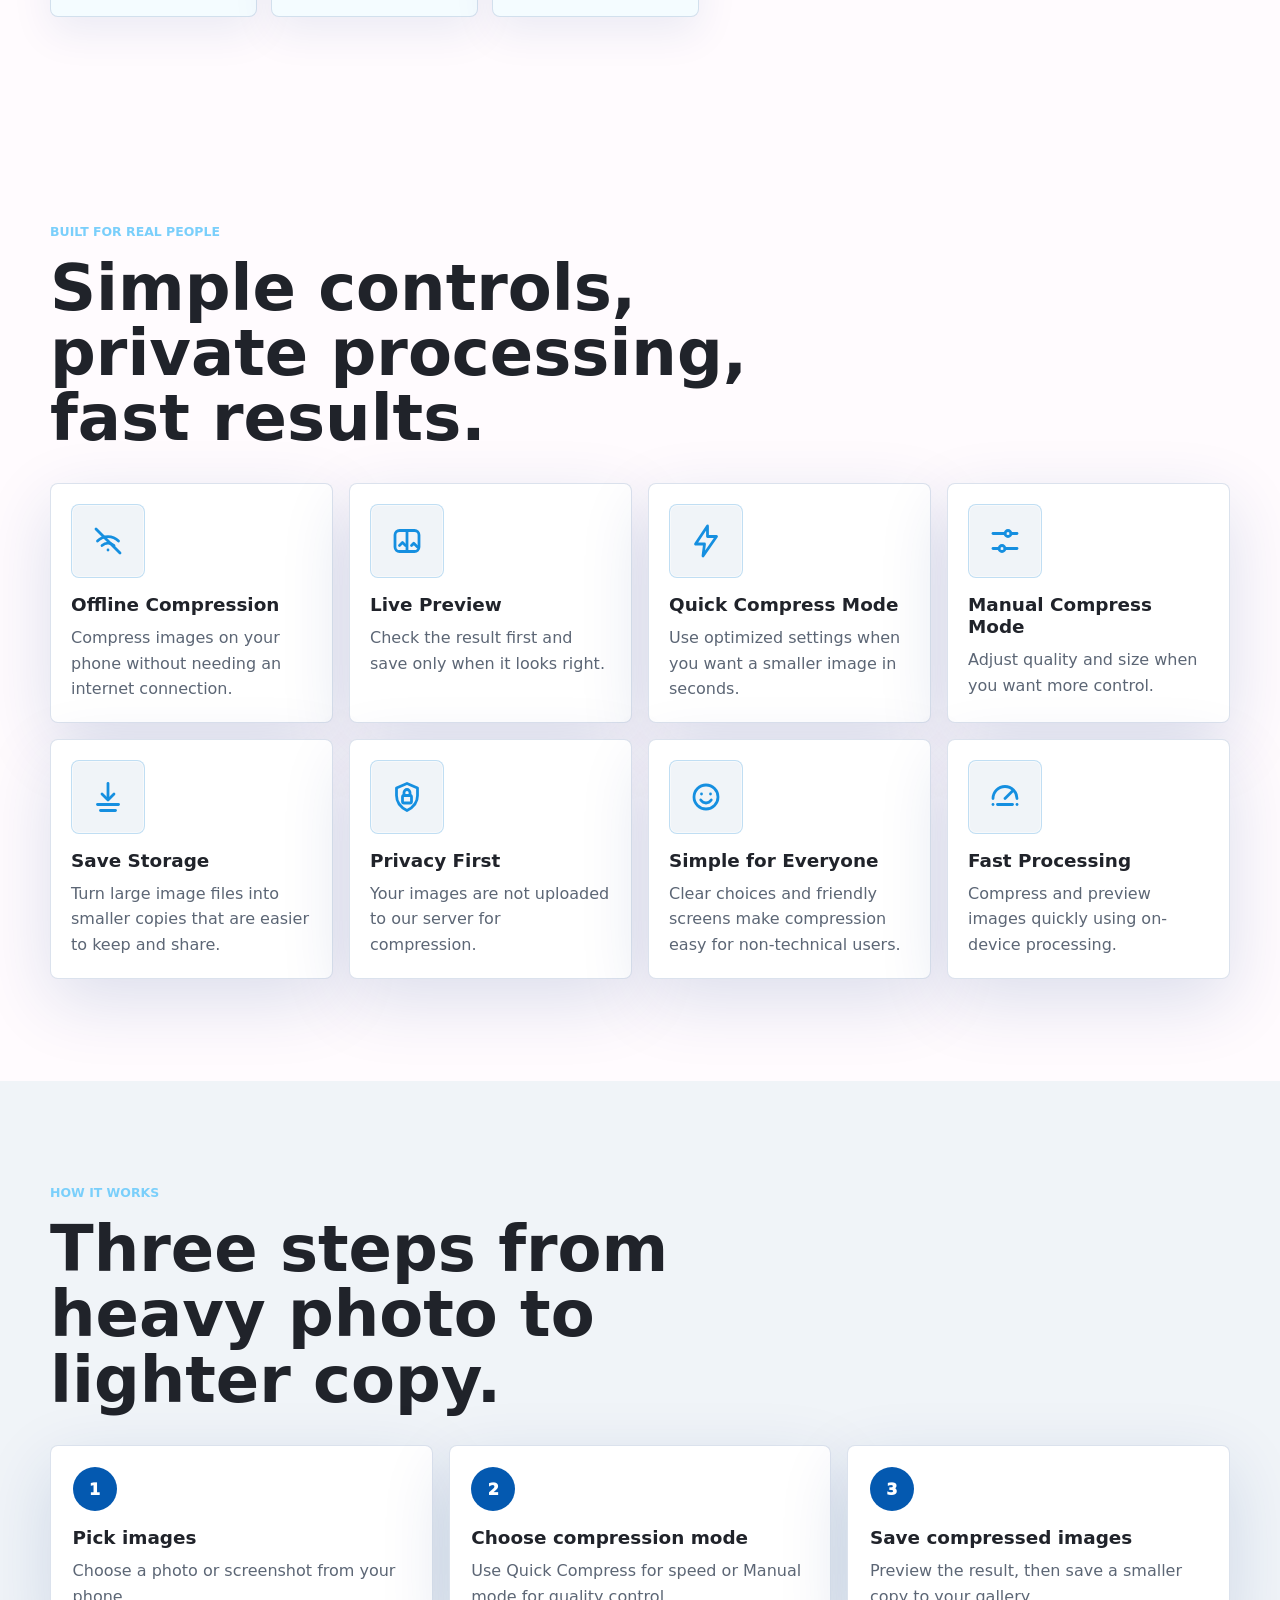
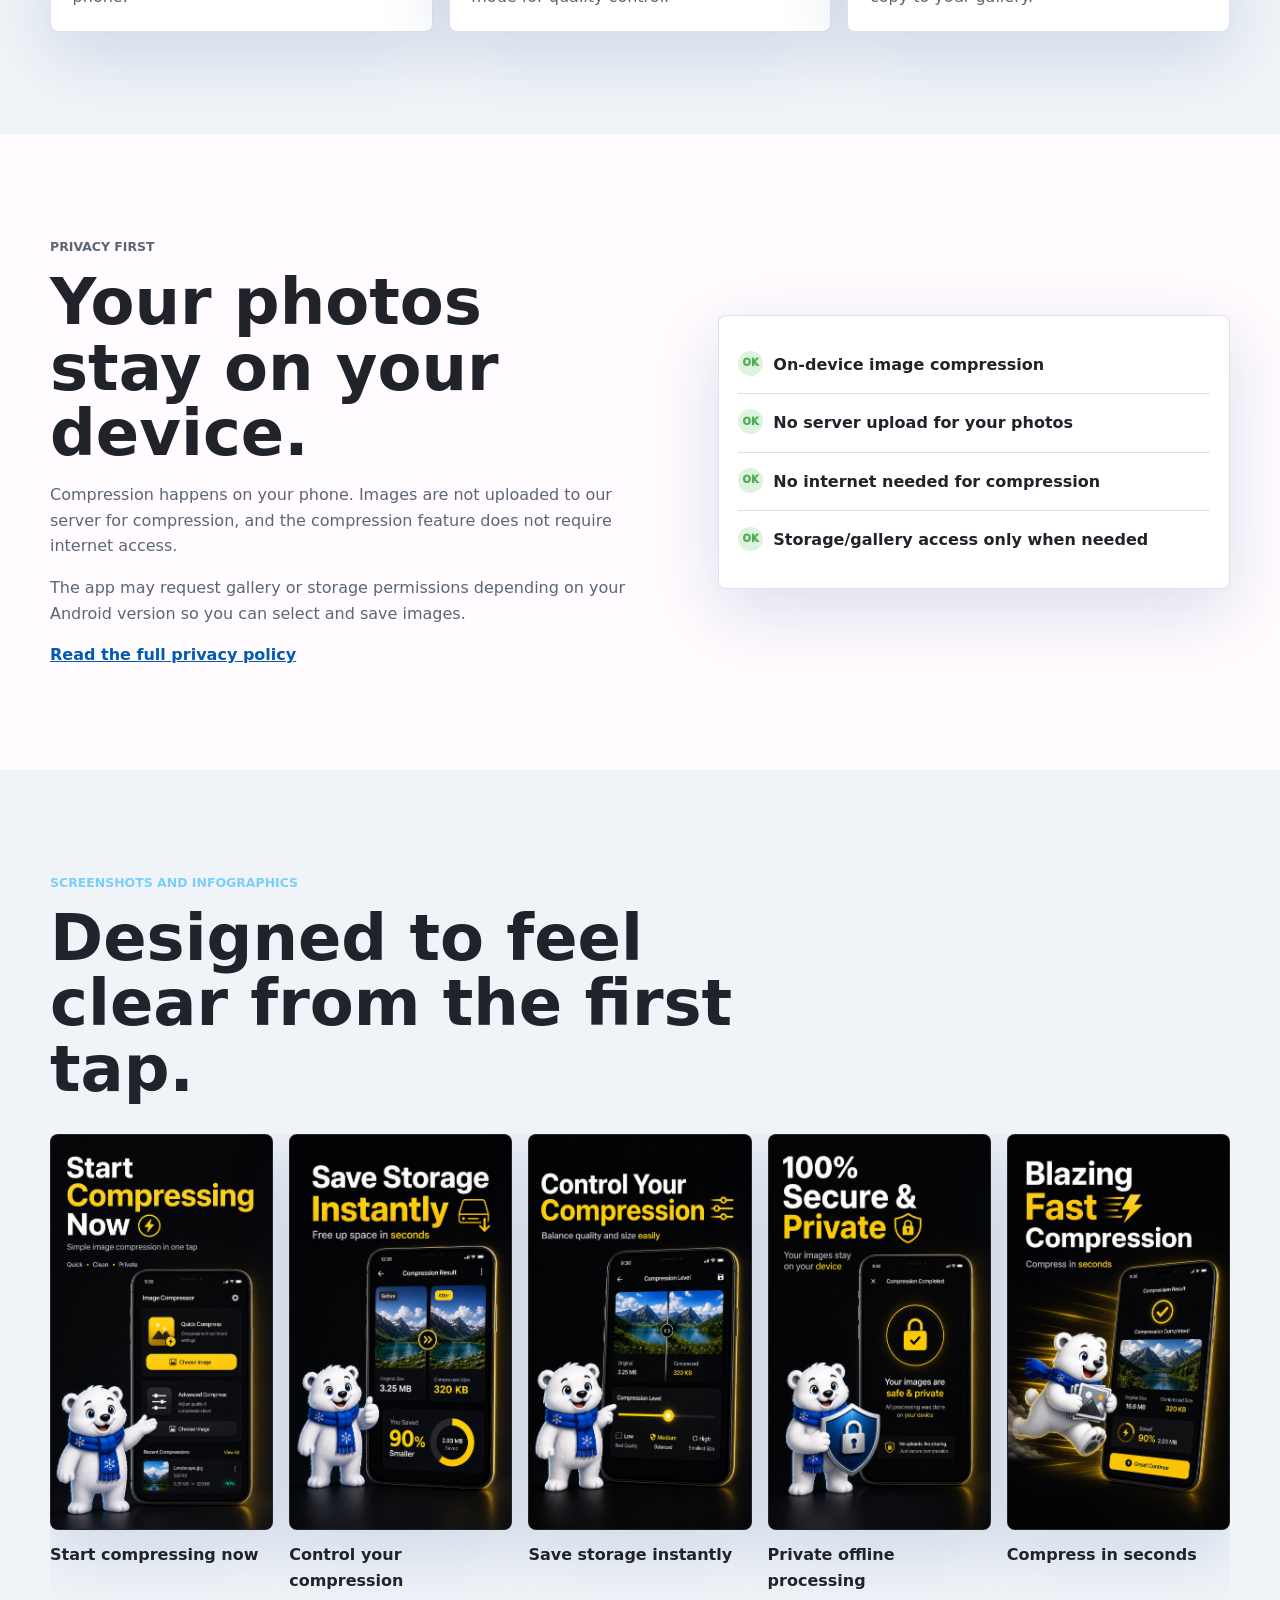
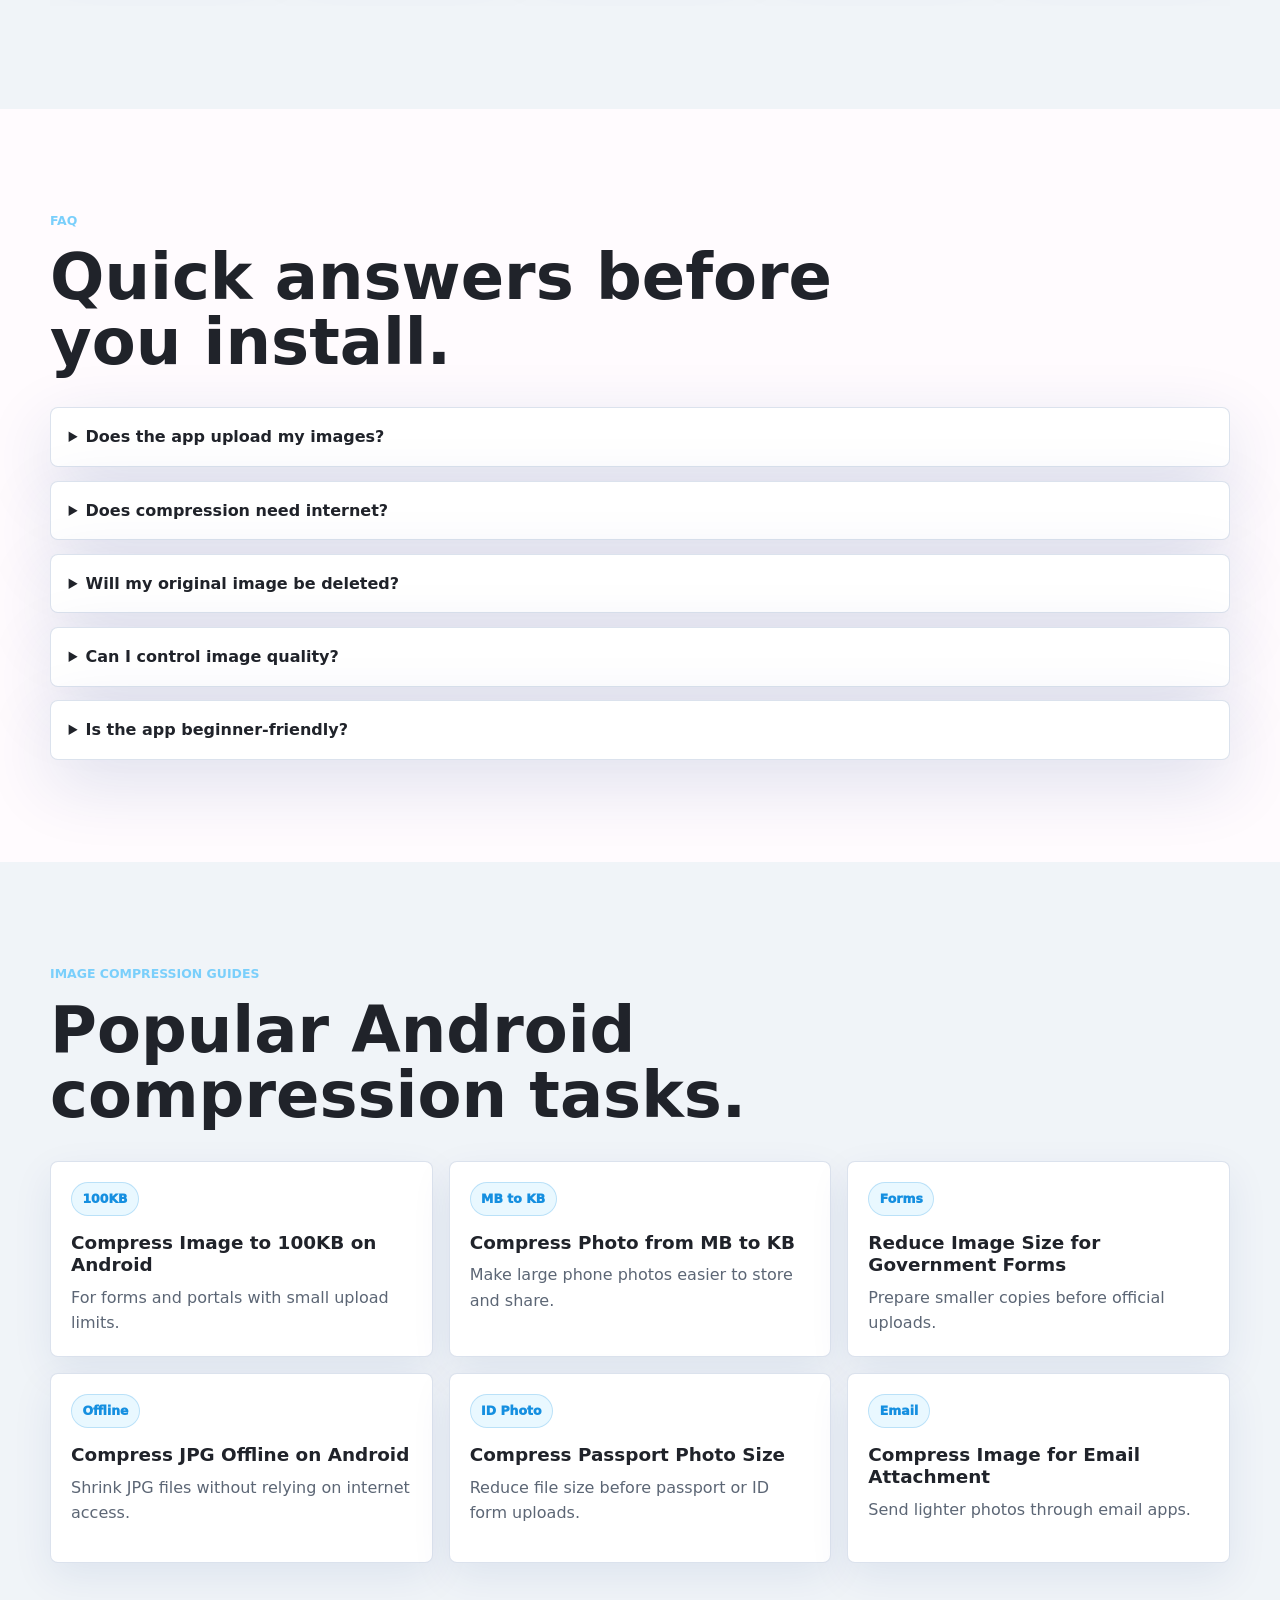
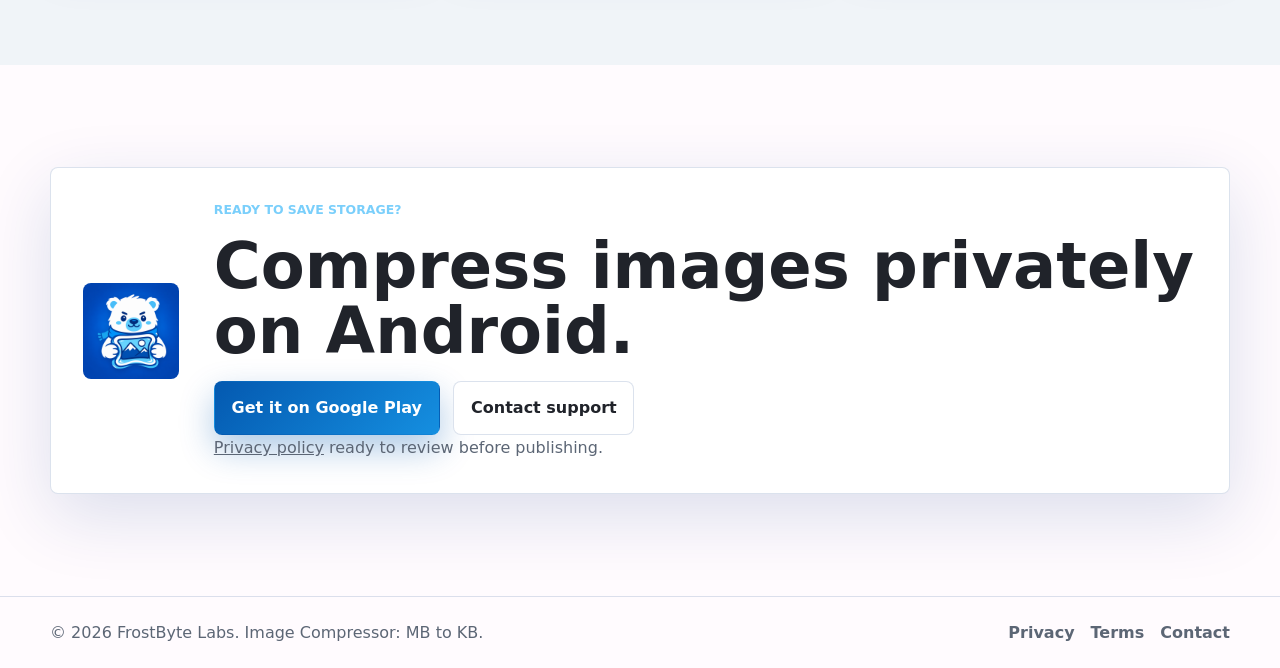
==== commit bcd3f9f8: "Add SEO landing pages" ====
--- a/index.html
+++ b/index.html
@@ -351,6 +351,47 @@
         </div>
       </section>
 
+      <section class="section guides-section" id="guides">
+        <div class="container">
+          <div class="section-heading">
+            <p class="eyebrow">Image compression guides</p>
+            <h2>Popular Android compression tasks.</h2>
+          </div>
+          <div class="guide-grid">
+            <a class="guide-card" href="image-to-100kb.html">
+              <span>100KB</span>
+              <h3>Compress Image to 100KB on Android</h3>
+              <p>For forms and portals with small upload limits.</p>
+            </a>
+            <a class="guide-card" href="photo-mb-to-kb.html">
+              <span>MB to KB</span>
+              <h3>Compress Photo from MB to KB</h3>
+              <p>Make large phone photos easier to store and share.</p>
+            </a>
+            <a class="guide-card" href="reduce-image-size-for-form.html">
+              <span>Forms</span>
+              <h3>Reduce Image Size for Government Forms</h3>
+              <p>Prepare smaller copies before official uploads.</p>
+            </a>
+            <a class="guide-card" href="offline-jpg-compressor.html">
+              <span>Offline</span>
+              <h3>Compress JPG Offline on Android</h3>
+              <p>Shrink JPG files without relying on internet access.</p>
+            </a>
+            <a class="guide-card" href="passport-photo-size-compressor.html">
+              <span>ID Photo</span>
+              <h3>Compress Passport Photo Size</h3>
+              <p>Reduce file size before passport or ID form uploads.</p>
+            </a>
+            <a class="guide-card" href="compress-image-for-email.html">
+              <span>Email</span>
+              <h3>Compress Image for Email Attachment</h3>
+              <p>Send lighter photos through email apps.</p>
+            </a>
+          </div>
+        </div>
+      </section>
+
       <section class="final-cta">
         <div class="container final-cta-inner">
           <img src="assets/icons/app-icon.png" alt="Image Compressor app icon" loading="lazy" width="96" height="96">
--- a/css/styles.css
+++ b/css/styles.css
@@ -585,7 +585,8 @@
 }
 
 .steps-section,
-.gallery-section {
+.gallery-section,
+.guides-section {
   background: var(--surface-2);
 }
 
@@ -700,6 +701,138 @@
   padding-top: 0.75rem;
 }
 
+.guide-grid {
+  display: grid;
+  grid-template-columns: repeat(3, minmax(0, 1fr));
+  gap: 1rem;
+}
+
+.guide-card {
+  display: block;
+  min-height: 190px;
+  padding: 1.25rem;
+  color: var(--text);
+  text-decoration: none;
+  background: var(--surface);
+  border: 1px solid var(--line);
+  border-radius: var(--radius);
+  box-shadow: 0 14px 40px rgba(3, 50, 126, 0.08);
+}
+
+.guide-card:hover {
+  border-color: color-mix(in srgb, var(--blue-secondary) 46%, var(--line));
+  transform: translateY(-2px);
+}
+
+.guide-card span {
+  display: inline-flex;
+  min-height: 34px;
+  align-items: center;
+  border-radius: 999px;
+  padding: 0.3rem 0.65rem;
+  margin-bottom: 1rem;
+  color: var(--blue-secondary);
+  background: color-mix(in srgb, var(--blue-light) 16%, transparent);
+  border: 1px solid color-mix(in srgb, var(--blue-secondary) 22%, transparent);
+  font-size: 0.78rem;
+  font-weight: 950;
+}
+
+.guide-card p {
+  color: var(--muted);
+  margin-bottom: 0;
+}
+
+.seo-hero {
+  padding-block: clamp(4rem, 8vw, 7rem);
+  color: white;
+  background:
+    linear-gradient(90deg, rgba(2, 8, 23, 0.96), rgba(2, 8, 23, 0.7)),
+    url("../assets/images/brand/website-hero-banner.jpg") center / cover no-repeat;
+}
+
+.seo-hero h1 {
+  font-size: clamp(2.8rem, 7vw, 5.7rem);
+}
+
+.seo-hero p:not(.eyebrow) {
+  max-width: 720px;
+  color: #d9e5f5;
+  font-size: 1.12rem;
+}
+
+.seo-layout {
+  display: grid;
+  grid-template-columns: minmax(0, 0.9fr) minmax(320px, 1fr);
+  gap: clamp(2rem, 5vw, 4rem);
+  align-items: start;
+}
+
+.seo-copy {
+  position: sticky;
+  top: 96px;
+}
+
+.seo-copy h2 {
+  font-size: clamp(1.55rem, 3vw, 2.25rem);
+  margin-top: 1.8rem;
+}
+
+.seo-copy h2:first-child {
+  margin-top: 0;
+}
+
+.seo-copy p,
+.seo-checklist {
+  color: var(--muted);
+}
+
+.seo-checklist {
+  display: grid;
+  gap: 0.7rem;
+  padding: 0;
+  margin: 1.5rem 0 0;
+  list-style: none;
+}
+
+.seo-checklist li {
+  position: relative;
+  padding-left: 1.6rem;
+  font-weight: 780;
+}
+
+.seo-checklist li::before {
+  content: "";
+  position: absolute;
+  left: 0;
+  top: 0.55rem;
+  width: 0.55rem;
+  height: 0.55rem;
+  border-radius: 50%;
+  background: var(--blue-secondary);
+  box-shadow: 0 0 0 4px color-mix(in srgb, var(--blue-secondary) 13%, transparent);
+}
+
+.seo-screens {
+  display: grid;
+  grid-template-columns: repeat(3, minmax(0, 1fr));
+  gap: 0.85rem;
+}
+
+.seo-screens img {
+  width: 100%;
+  aspect-ratio: 941 / 1672;
+  object-fit: contain;
+  background: #040404;
+  border-radius: var(--radius);
+  border: 1px solid rgba(255, 255, 255, 0.12);
+  box-shadow: var(--shadow);
+}
+
+.seo-cta {
+  padding-block: clamp(3rem, 7vw, 6rem);
+}
+
 .final-cta {
   padding-block: clamp(4rem, 8vw, 7rem);
 }
@@ -824,12 +957,21 @@
   .split,
   .privacy-split,
   .problem-layout,
+  .seo-layout,
   .support-grid {
     grid-template-columns: 1fr;
   }
 
   .problem-points {
     grid-template-columns: repeat(3, minmax(0, 1fr));
+  }
+
+  .guide-grid {
+    grid-template-columns: repeat(2, minmax(0, 1fr));
+  }
+
+  .seo-copy {
+    position: static;
   }
 }
 
@@ -893,7 +1035,8 @@
 
   .steps,
   .feature-grid,
-  .problem-points {
+  .problem-points,
+  .guide-grid {
     grid-template-columns: 1fr;
   }
 
@@ -903,6 +1046,17 @@
 
   .device-solution {
     grid-template-columns: 1fr;
+  }
+
+  .seo-screens {
+    grid-template-columns: repeat(3, minmax(74vw, 1fr));
+    overflow-x: auto;
+    padding-bottom: 0.8rem;
+    scroll-snap-type: x mandatory;
+  }
+
+  .seo-screens img {
+    scroll-snap-align: start;
   }
 
   .footer-inner {
